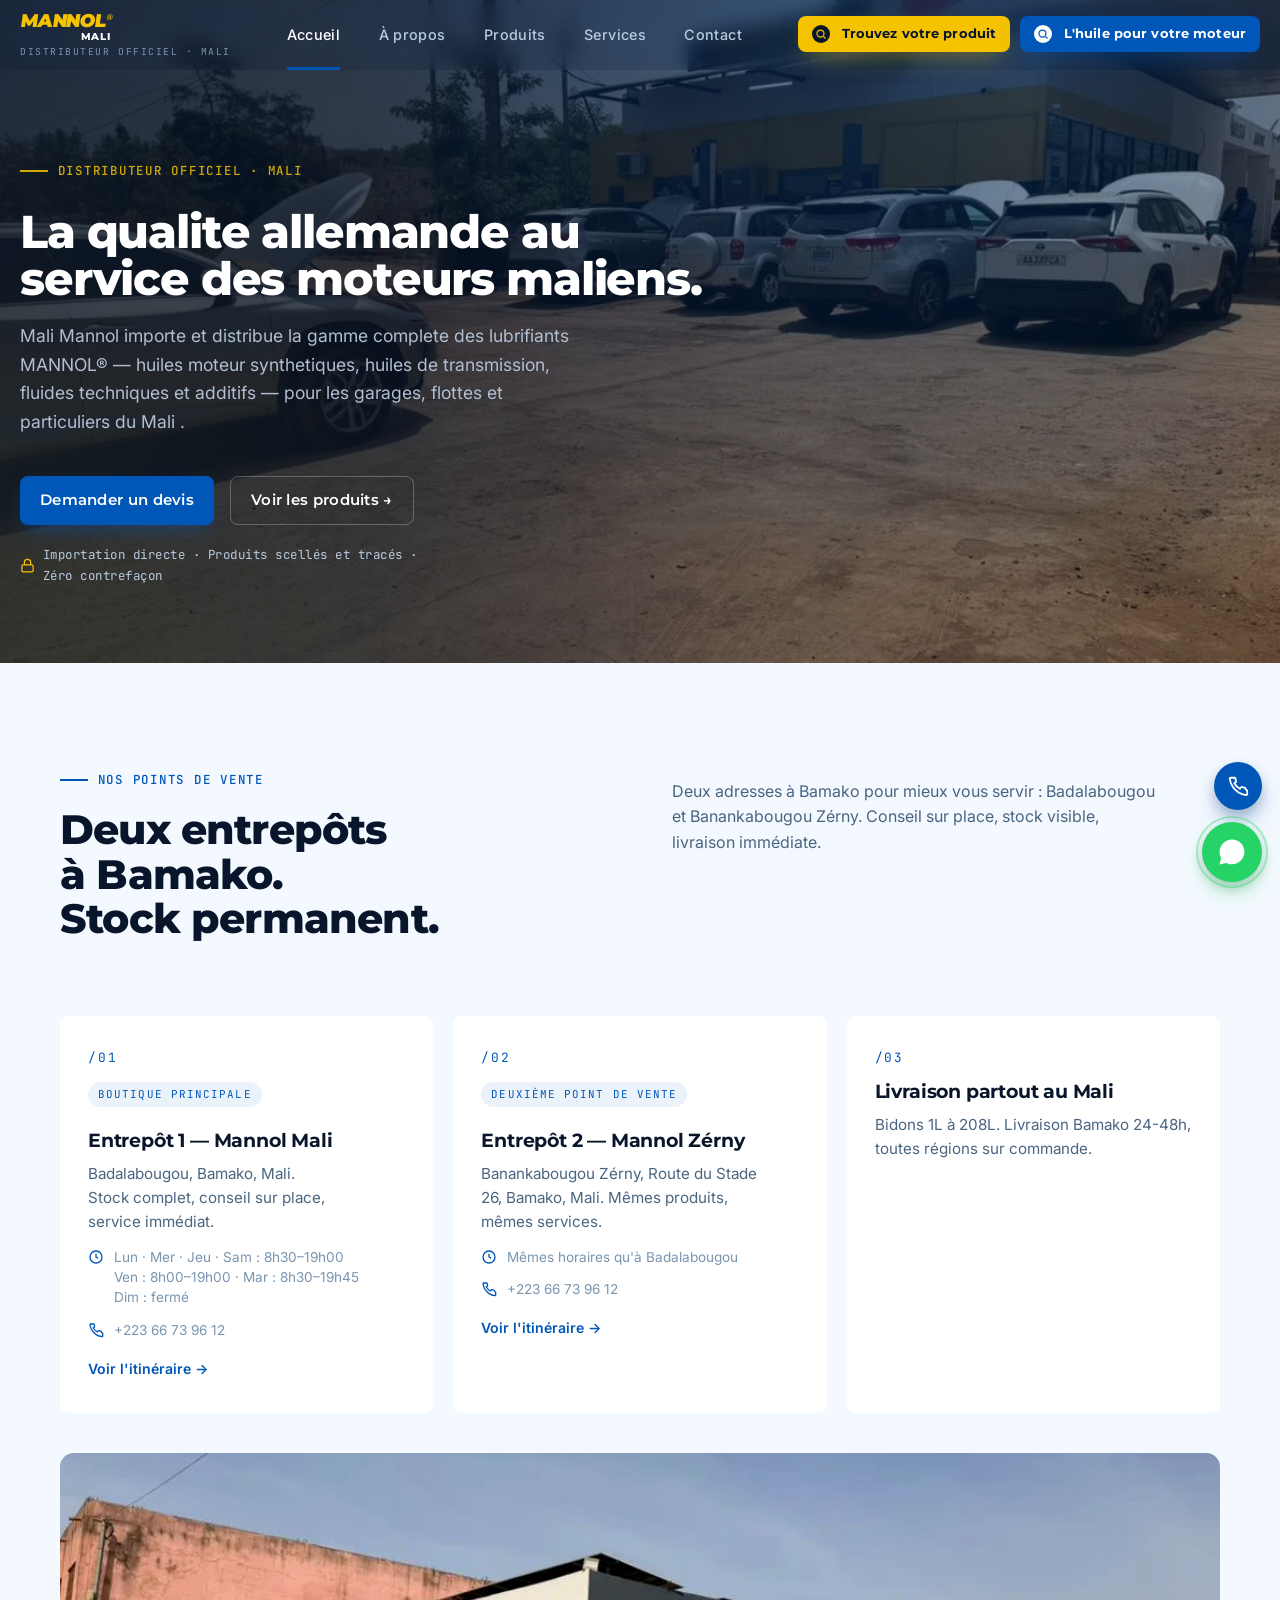
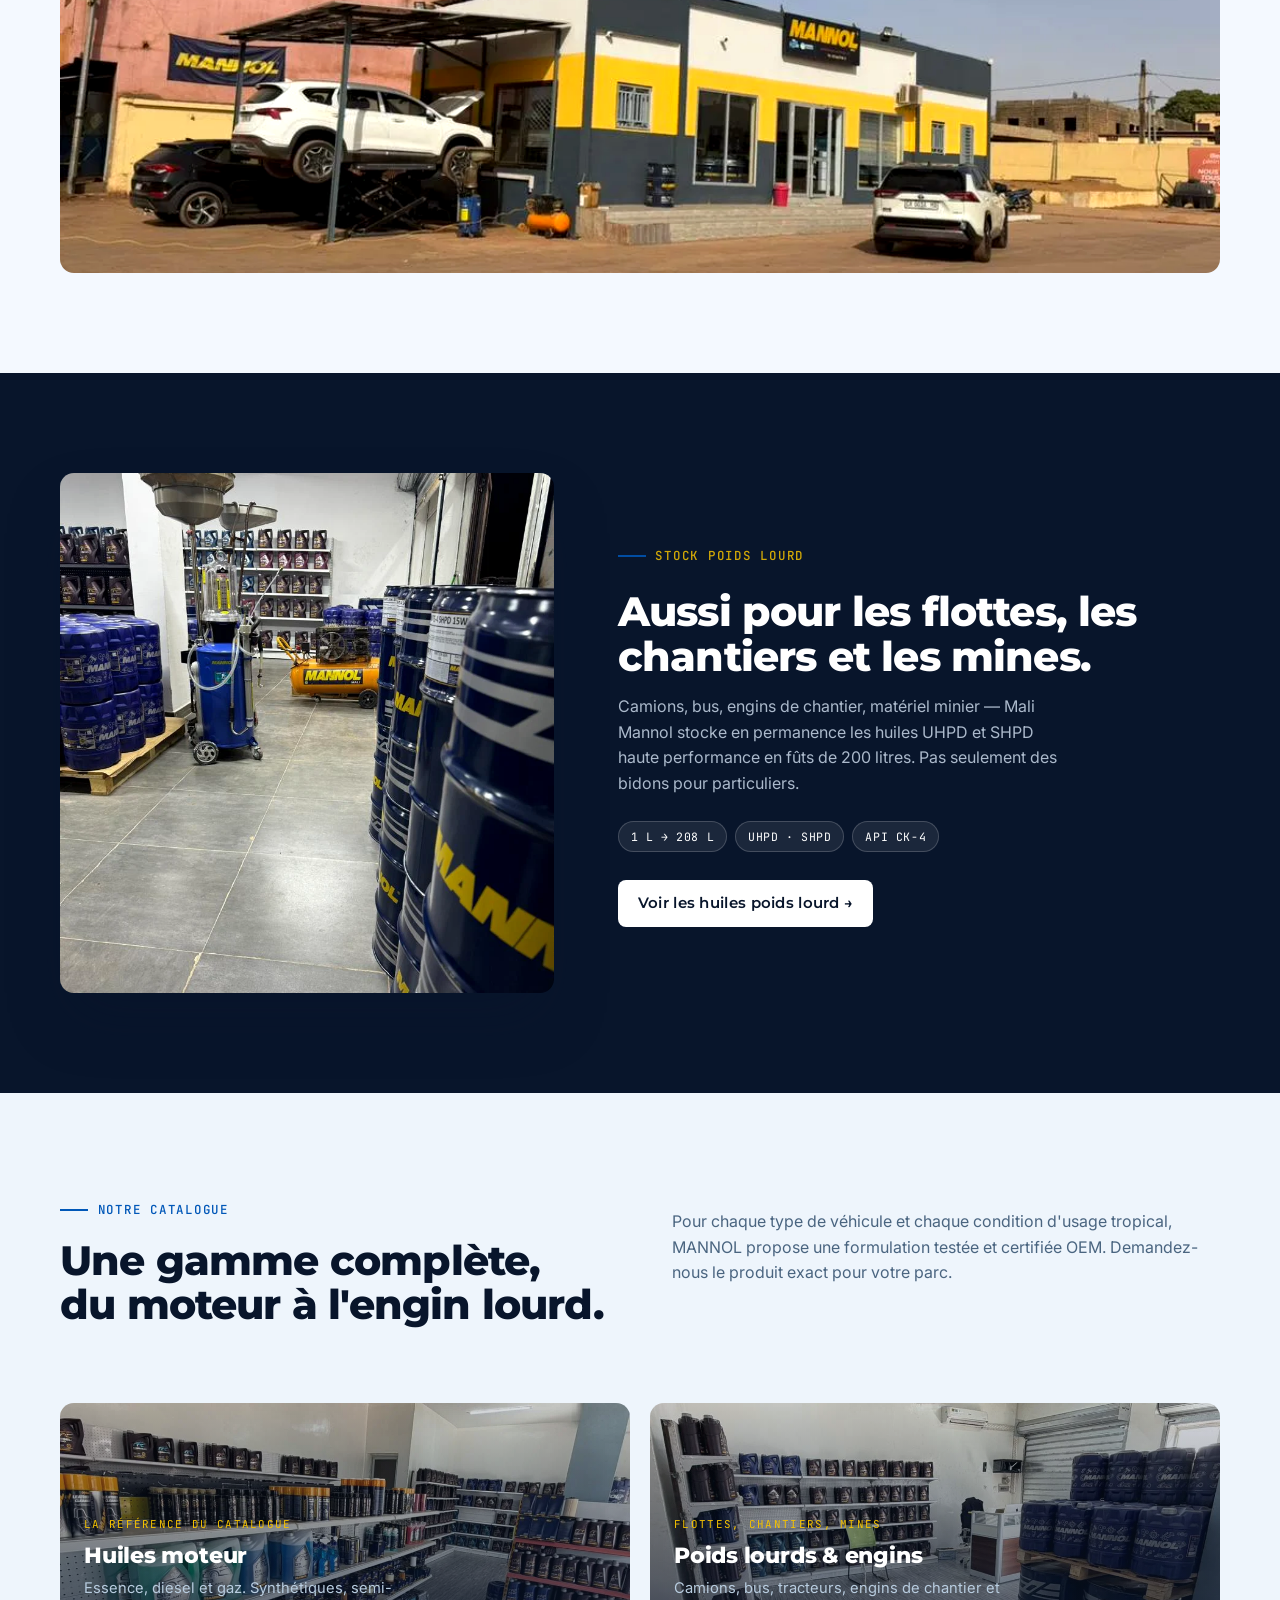
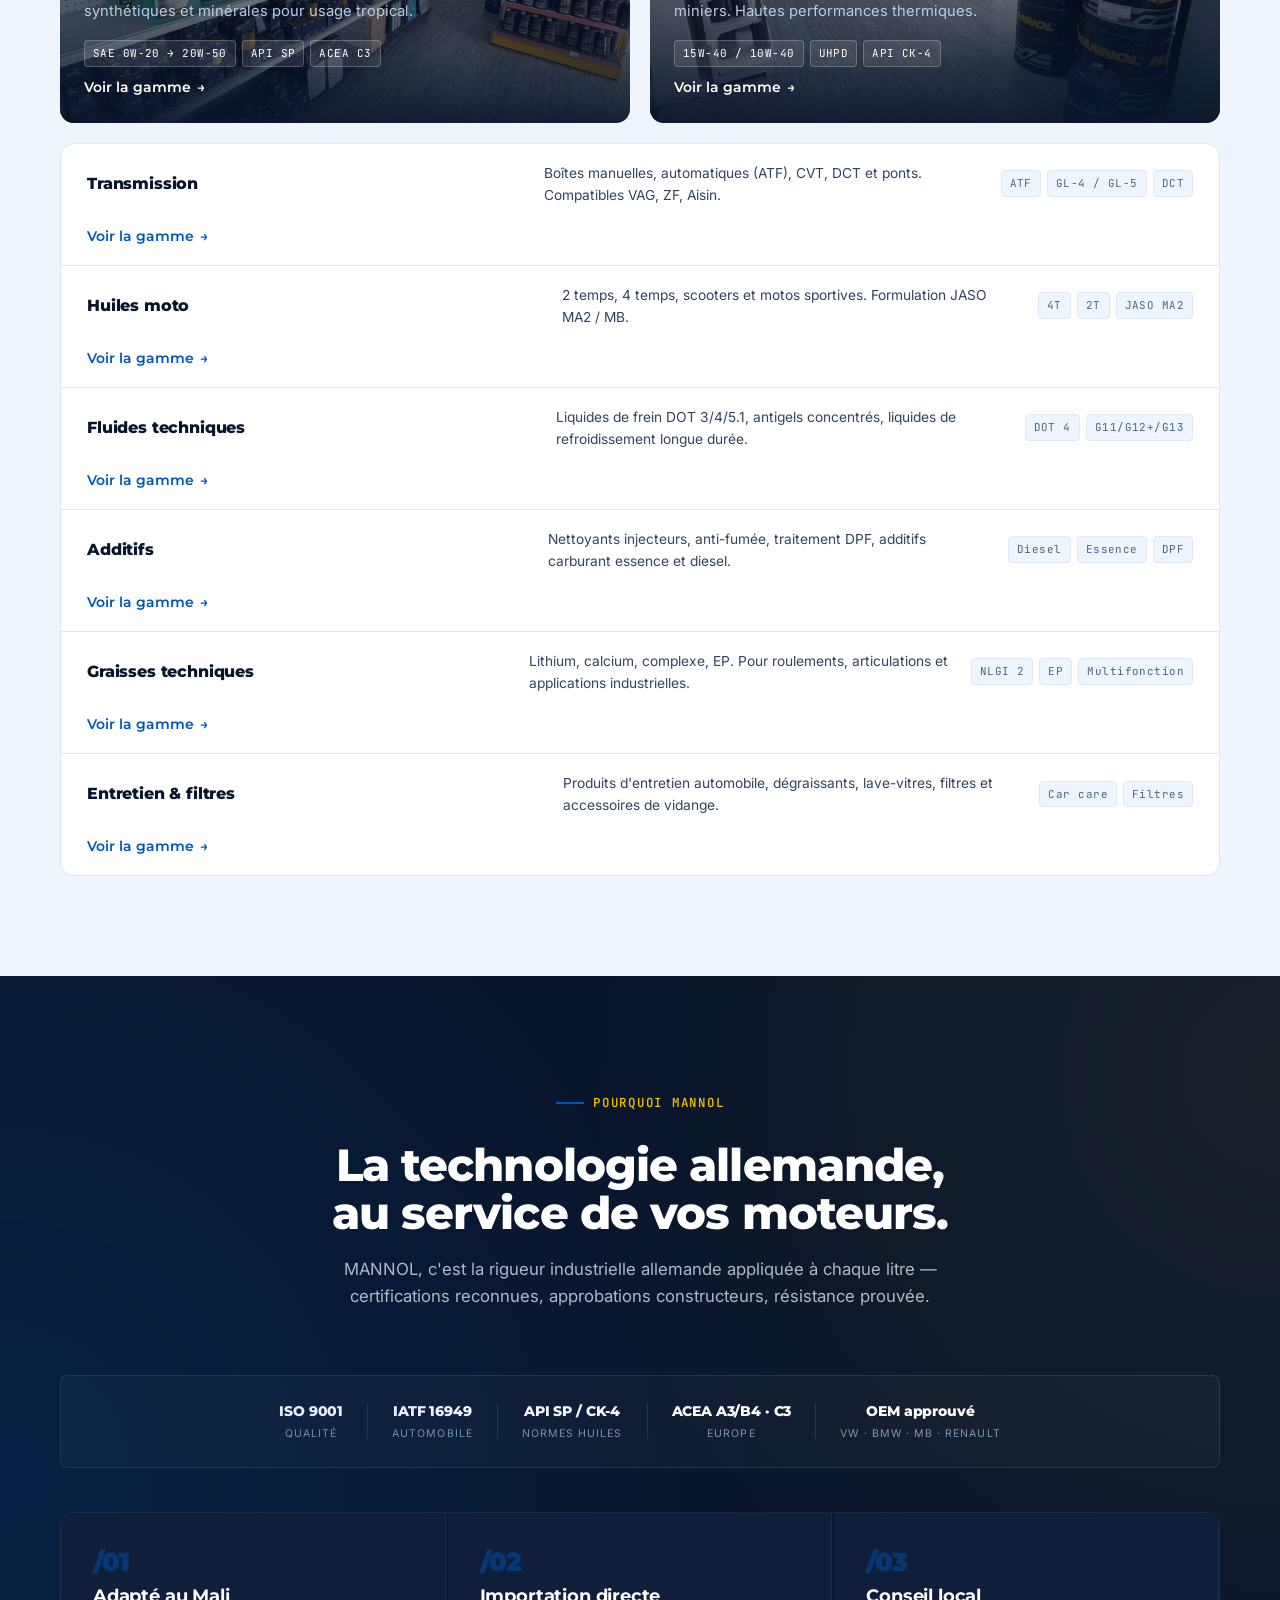
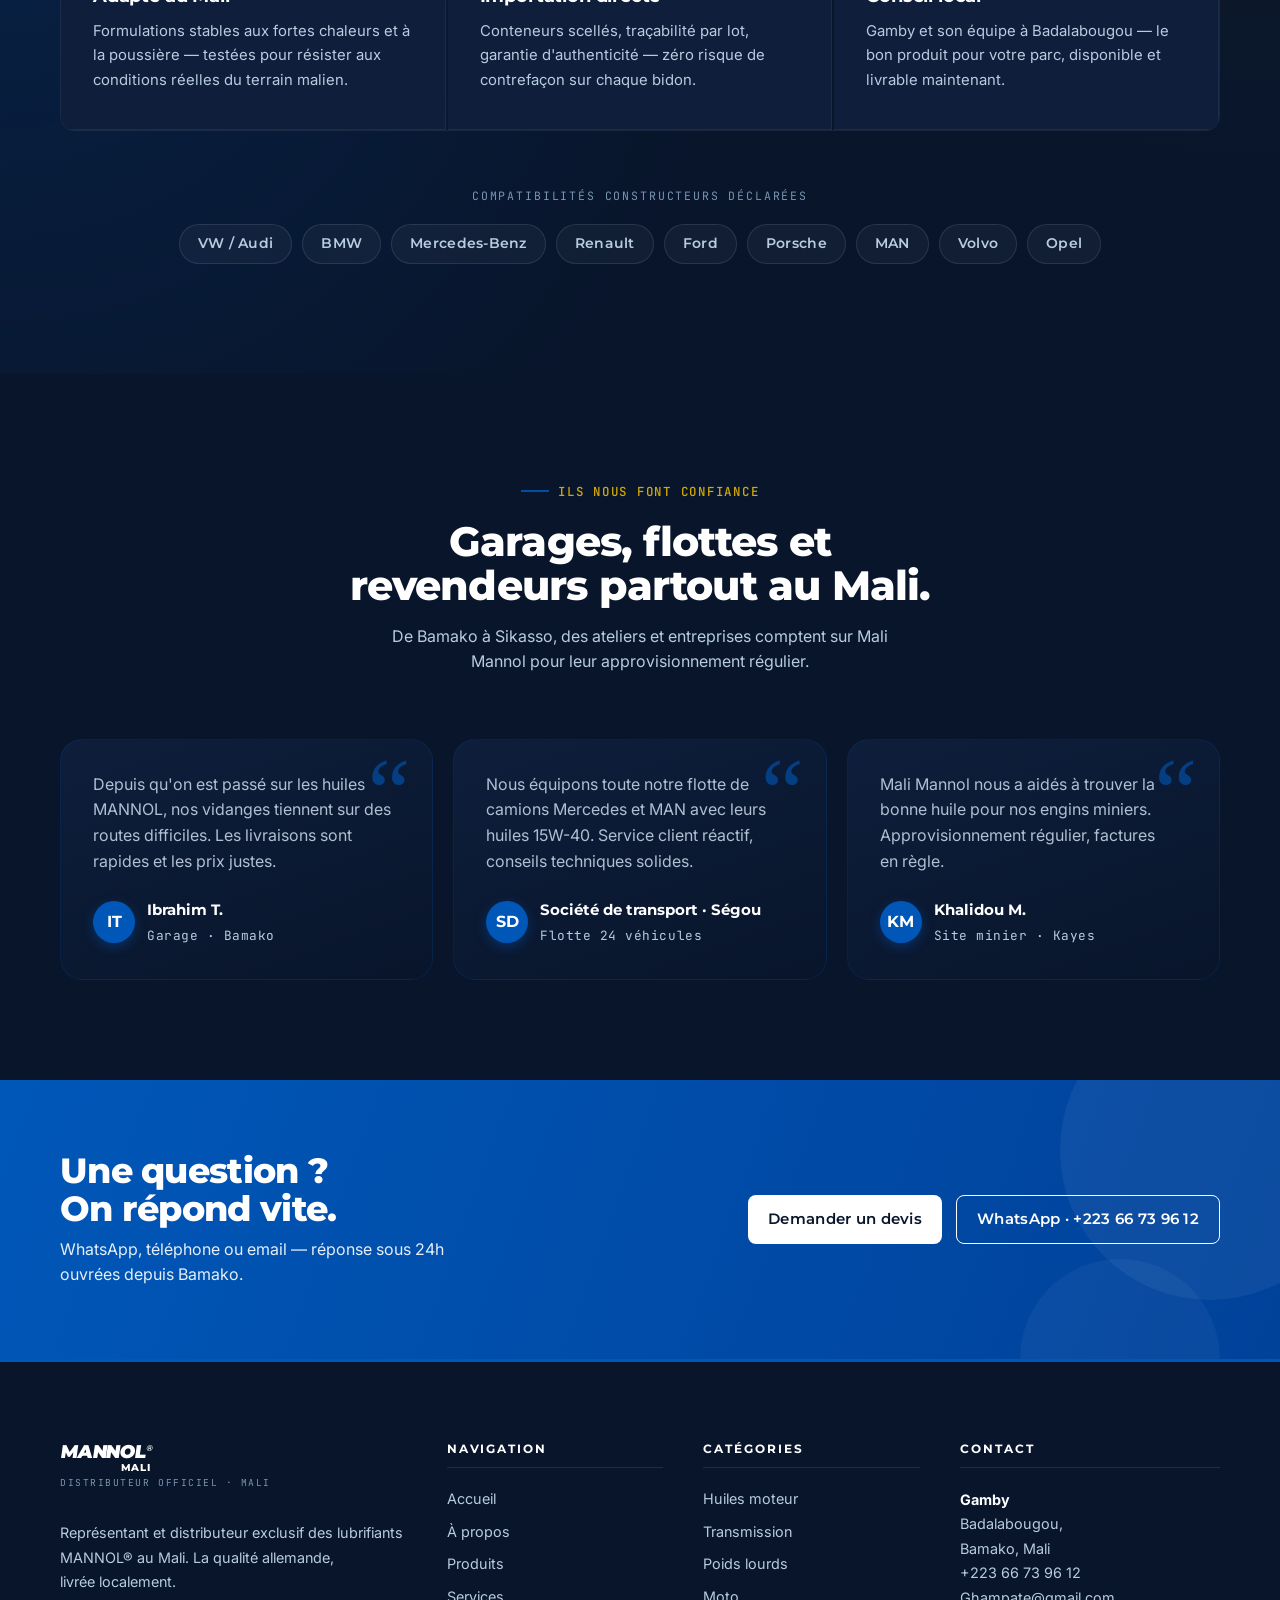
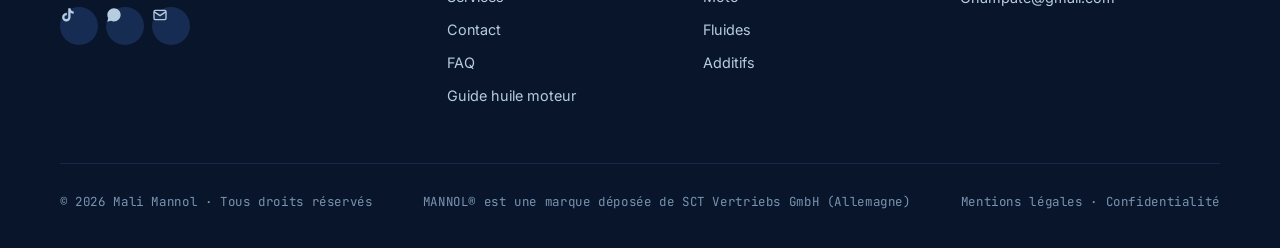
==== index.html @ 42f55208 "feat: echange boutons hero/menu mobile (finder direct dans hero) + logo agrandi Sur mobile/tablette " ====
﻿<!doctype html>
<html lang="fr">
<head>
<meta charset="utf-8" />
<meta name="viewport" content="width=device-width, initial-scale=1" />
<title>Mannol Mali — Distributeur Officiel Lubrifiants MANNOL</title>
<meta name="description" content="Mannol Mali, distributeur officiel MANNOL® au Mali. Huiles moteur, transmission et poids lourds. Livraison Bamako et régions. Devis gratuit : +223 66 73 96 12." />
<meta name="keywords" content="MANNOL Mali, huile moteur Bamako, lubrifiant Mali, huile allemande Mali, vidange Bamako, distributeur MANNOL" />
<meta name="google-site-verification" content="dLcjtd_ZxmTeSxxLT55VLm4oa38gffoxF4bqdBHw6nM" />
<meta name="robots" content="index, follow">
<link rel="canonical" href="https://mali-mannol.vercel.app/">

<!-- Open Graph -->
<meta property="og:type" content="website">
<meta property="og:url" content="https://mali-mannol.vercel.app/">
<meta property="og:title" content="Mannol Mali — Distributeur Officiel Lubrifiants MANNOL au Mali">
<meta property="og:description" content="Mannol Mali, distributeur officiel MANNOL® à Bamako. Huiles moteur synthétiques, transmission, poids lourds, moto. Livraison Bamako et régions. Devis gratuit.">
<meta property="og:image" content="https://mali-mannol.vercel.app/images/boutique-exterieur.jpg">
<meta property="og:image:width" content="1200">
<meta property="og:image:height" content="630">
<meta property="og:locale" content="fr_ML">
<meta property="og:site_name" content="Mannol Mali">

<!-- Twitter Card -->
<meta name="twitter:card" content="summary_large_image">
<meta name="twitter:title" content="Mannol Mali — Distributeur Officiel Lubrifiants MANNOL au Mali">
<meta name="twitter:description" content="Distributeur officiel MANNOL® à Bamako. Huiles moteur, transmission, poids lourds. Livraison partout au Mali.">
<meta name="twitter:image" content="https://mali-mannol.vercel.app/images/boutique-exterieur.jpg">

<link rel="preconnect" href="https://fonts.googleapis.com" />
<link rel="preconnect" href="https://fonts.gstatic.com" crossorigin />
<link href="https://fonts.googleapis.com/css2?family=Montserrat:wght@500;600;700;800;900&family=Inter:wght@400;500;600&family=JetBrains+Mono:wght@400;500&display=swap" rel="stylesheet" />
<link rel="stylesheet" href="styles.css" />
<link rel="icon" href="data:image/svg+xml,%3Csvg xmlns='http://www.w3.org/2000/svg' viewBox='0 0 64 64'%3E%3Crect width='64' height='64' rx='10' fill='%230057B8'/%3E%3Ctext x='50%25' y='54%25' text-anchor='middle' fill='%23FFFFFF' font-family='Helvetica' font-weight='900' font-size='28'%3EM%3C/text%3E%3C/svg%3E" />
</head>
<body>

<!-- ============= HEADER ============= -->
<header class="site-header">
  
  <div class="container nav-wrap">
    <a class="brand" href="index.html" aria-label="Mannol Mali — retour à l'accueil">
      
      <span class="brand-text">
        <span class="lockup"><span class="lockup-main">Mannol</span><span class="lockup-sub">Mali</span></span>
        <span class="sub">Distributeur officiel · Mali</span>
      </span>
    </a>
    <nav class="primary-nav" aria-label="Navigation principale">
      <a href="index.html" class="active">Accueil</a>
      <a href="a-propos.html">À propos</a>
      <a href="produits.html">Produits</a>
      <a href="services.html">Services</a>
      <a href="contact.html">Contact</a>
    </nav>
    <div class="nav-cta">
      <a class="btn-finder btn-sm" href="https://www.mannol.de/fr/produits" target="_blank" rel="noopener" style="padding: 8px 14px; font-size: .8rem;"><span class="finder-icon" style="width:18px;height:18px;"><svg viewBox="0 0 24 24" fill="none" stroke="currentColor" stroke-width="2.5"><circle cx="11" cy="11" r="7"/><path d="M21 21l-4.3-4.3"/></svg></span>Trouvez votre produit</a>
      <a class="btn-finder btn-finder-blue btn-sm" href="https://sct-oilfinder.sct-germany.de/SCTOilfinder/index.php?LE=EN&SPL=Mannol#Menu2" target="_blank" rel="noopener" style="padding: 8px 14px; font-size: .8rem;"><span class="finder-icon" style="width:18px;height:18px;"><svg viewBox="0 0 24 24" fill="none" stroke="currentColor" stroke-width="2.5"><circle cx="11" cy="11" r="7"/><path d="M21 21l-4.3-4.3"/></svg></span>L'huile pour votre moteur</a>
      <button class="nav-toggle" aria-label="Ouvrir le menu" onclick="document.getElementById('mobileMenu').classList.add('open')">
        <svg viewBox="0 0 24 24" fill="none" stroke="currentColor" stroke-width="2"><path d="M3 6h18M3 12h18M3 18h18"/></svg>
      </button>
    </div>
  </div>
</header>

<!-- mobile menu -->
<div class="mobile-menu" id="mobileMenu">
  <div class="top">
    <a class="brand" href="index.html">
      
      <span class="brand-text">
        <span class="lockup"><span class="lockup-main">Mannol</span><span class="lockup-sub">Mali</span></span>
        <span class="sub">Distributeur officiel</span>
      </span>
    </a>
    <button class="nav-toggle" aria-label="Fermer" onclick="document.getElementById('mobileMenu').classList.remove('open')">
      <svg viewBox="0 0 24 24" fill="none" stroke="currentColor" stroke-width="2"><path d="M6 6l12 12M18 6L6 18"/></svg>
    </button>
  </div>
  <div class="links">
    <a href="index.html">Accueil</a>
    <a href="a-propos.html">À propos</a>
    <a href="produits.html">Produits</a>
    <a href="services.html">Services</a>
    <a href="contact.html">Contact</a>
  </div>
  <div class="ctas">
    <a class="btn btn-primary" href="contact.html">Demander un devis</a>
    <a class="btn btn-ghost" href="produits.html">Voir les produits →</a>
  </div>
</div>

<!-- ============= HERO ============= -->
<section class="hero" data-screen-label="Hero" data-cms-bg="hero">
  <div class="hero-bg" aria-hidden="true">
    <img src="/images/boutique-clients.webp" alt="" loading="eager" fetchpriority="high">
  </div>
  <div class="container hero-grid">
    <div class="hero-copy">
      <span class="eyebrow">Distributeur officiel · Mali</span>
      <h1>La qualité <em>allemande</em> au service des moteurs maliens.</h1>
      <p class="lede">
        Mali Mannol importe et distribue la gamme complète des lubrifiants MANNOL® — huiles moteur synthétiques, huiles de transmission, fluides techniques et additifs — pour les garages, flottes et particuliers du Mali.
      </p>
      <div class="hero-actions hero-actions-desktop">
        <a class="btn btn-primary" href="contact.html">Demander un devis</a>
        <a class="btn btn-ghost" href="produits.html">Voir les produits →</a>
      </div>
      <div class="hero-actions hero-actions-finder">
        <a class="btn-finder" href="https://www.mannol.de/fr/produits" target="_blank" rel="noopener"><span class="finder-icon"><svg viewBox="0 0 24 24" fill="none" stroke="currentColor" stroke-width="2.5"><circle cx="11" cy="11" r="7"/><path d="M21 21l-4.3-4.3"/></svg></span>Trouvez votre produit</a>
        <a class="btn-finder btn-finder-blue" href="https://sct-oilfinder.sct-germany.de/SCTOilfinder/index.php?LE=EN&SPL=Mannol#Menu2" target="_blank" rel="noopener"><span class="finder-icon"><svg viewBox="0 0 24 24" fill="none" stroke="currentColor" stroke-width="2.5"><circle cx="11" cy="11" r="7"/><path d="M21 21l-4.3-4.3"/></svg></span>L'huile pour votre moteur</a>
      </div>
      <p class="hero-trust"><svg viewBox="0 0 24 24" fill="none" stroke="currentColor" stroke-width="2"><rect x="3" y="11" width="18" height="11" rx="2" ry="2"/><path d="M7 11V7a5 5 0 0110 0v4"/></svg> Importation directe · Produits scellés et tracés · Zéro contrefaçon</p>
    </div>
  </div>
</section>

<!-- ============= SHOWROOM ============= -->
<section class="block">
  <div class="container">
    <div class="section-head">
      <div>
        <span class="eyebrow">Nos points de vente</span>
        <h2>Deux entrepôts à Bamako. Stock permanent.</h2>
      </div>
      <p class="lead">Deux adresses à Bamako pour mieux vous servir : Badalabougou et Banankabougou Zérny. Conseil sur place, stock visible, livraison immédiate.</p>
    </div>
    <div class="info-grid">
      <div class="info-cell">
        <span class="info-num">/01</span>
        <span class="pdv-tag">Boutique principale</span>
        <h3>Entrepôt 1 — Mannol Mali</h3>
        <p>Badalabougou, Bamako, Mali. Stock complet, conseil sur place, service immédiat.</p>
        <div class="pdv-detail">
          <svg viewBox="0 0 24 24" fill="none" stroke="currentColor" stroke-width="2"><circle cx="12" cy="12" r="9"/><path d="M12 7v5l3 2"/></svg>
          <span>Lun · Mer · Jeu · Sam : 8h30–19h00<br>Ven : 8h00–19h00 · Mar : 8h30–19h45<br>Dim : fermé</span>
        </div>
        <div class="pdv-detail">
          <svg viewBox="0 0 24 24" fill="none" stroke="currentColor" stroke-width="2"><path d="M22 16.92V21a1 1 0 01-1.1 1 19.8 19.8 0 01-8.6-3.1 19.5 19.5 0 01-6-6A19.8 19.8 0 013 4.1 1 1 0 014.1 3h4.1a1 1 0 011 .8 12.7 12.7 0 00.7 2.8 1 1 0 01-.2 1L8 9a16 16 0 006 6l1.4-1.7a1 1 0 011-.2 12.7 12.7 0 002.8.7 1 1 0 01.8 1z"/></svg>
          <span><a href="tel:+22366739612">+223 66 73 96 12</a></span>
        </div>
        <a class="pdv-link" href="https://www.google.com/maps/search/?api=1&query=Badalabougou%2C+Bamako%2C+Mali" target="_blank" rel="noopener">Voir l'itinéraire →</a>
      </div>
      <div class="info-cell">
        <span class="info-num">/02</span>
        <span class="pdv-tag">Deuxième point de vente</span>
        <h3>Entrepôt 2 — Mannol Zérny</h3>
        <p>Banankabougou Zérny, Route du Stade 26, Bamako, Mali. Mêmes produits, mêmes services.</p>
        <div class="pdv-detail">
          <svg viewBox="0 0 24 24" fill="none" stroke="currentColor" stroke-width="2"><circle cx="12" cy="12" r="9"/><path d="M12 7v5l3 2"/></svg>
          <span>Mêmes horaires qu'à Badalabougou</span>
        </div>
        <div class="pdv-detail">
          <svg viewBox="0 0 24 24" fill="none" stroke="currentColor" stroke-width="2"><path d="M22 16.92V21a1 1 0 01-1.1 1 19.8 19.8 0 01-8.6-3.1 19.5 19.5 0 01-6-6A19.8 19.8 0 013 4.1 1 1 0 014.1 3h4.1a1 1 0 011 .8 12.7 12.7 0 00.7 2.8 1 1 0 01-.2 1L8 9a16 16 0 006 6l1.4-1.7a1 1 0 011-.2 12.7 12.7 0 002.8.7 1 1 0 01.8 1z"/></svg>
          <span><a href="tel:+22366739612">+223 66 73 96 12</a></span>
        </div>
        <a class="pdv-link" href="https://www.google.com/maps/search/?api=1&query=Banankabougou+Z%C3%A9rny%2C+Route+du+Stade+26%2C+Bamako%2C+Mali" target="_blank" rel="noopener">Voir l'itinéraire →</a>
      </div>
      <div class="info-cell">
        <span class="info-num">/03</span>
        <h3>Livraison partout au Mali</h3>
        <p>Bidons 1L à 208L. Livraison Bamako 24-48h, toutes régions sur commande.</p>
      </div>
    </div>
    <img src="/images/boutique-exterieur.webp"
         alt="Boutique Mali Mannol — Badalabougou, Bamako"
         loading="lazy"
         style="width:100%;height:420px;object-fit:cover;object-position:center 40%;border-radius:14px;margin-top:40px;filter:brightness(1.04) contrast(1.06) saturate(1.08);">
  </div>
</section>

<!-- ============= CAPACITE POIDS LOURD ============= -->
<section class="block dark hd-section">
  <div class="container hd-grid">
    <div class="hd-visual">
      <img src="/images/entrepot-futs-poids-lourd.webp" alt="Fûts MANNOL de 200 litres empilés dans l'entrepôt de Bamako, avec station de vidange et compresseur" loading="lazy">
    </div>
    <div class="hd-copy">
      <span class="eyebrow" style="color:var(--or);">Stock poids lourd</span>
      <h2>Aussi pour les flottes, les chantiers et les mines.</h2>
      <p class="lead">Camions, bus, engins de chantier, matériel minier — Mali Mannol stocke en permanence les huiles UHPD et SHPD haute performance en fûts de 200 litres. Pas seulement des bidons pour particuliers.</p>
      <div class="hd-chips">
        <span>1 L → 208 L</span>
        <span>UHPD · SHPD</span>
        <span>API CK-4</span>
      </div>
      <a class="btn btn-light" href="produits.html#poids-lourd">Voir les huiles poids lourd →</a>
    </div>
  </div>
</section>

<!-- ============= CATEGORIES ============= -->
<section class="block tinted" id="categories">
  <div class="container">
    <div class="section-head">
      <div>
        <span class="eyebrow">Notre catalogue</span>
        <h2>Une gamme complète, du moteur à l'engin lourd.</h2>
      </div>
      <p class="lead">
        Pour chaque type de véhicule et chaque condition d'usage tropical, MANNOL propose une formulation testée et certifiée OEM. Demandez-nous le produit exact pour votre parc.
      </p>
    </div>
    <div class="cat-featured">
      <a class="cat-feature-card" href="produits.html#huiles-moteur" style="background-image:url('/images/entrepot-interieur.webp');">
        <div class="cfc-scrim"></div>
        <div class="cfc-body">
          <span class="cfc-eyebrow">La référence du catalogue</span>
          <h3>Huiles moteur</h3>
          <p>Essence, diesel et gaz. Synthétiques, semi-synthétiques et minérales pour usage tropical.</p>
          <div class="specs"><span>SAE 0W-20 → 20W-50</span><span>API SP</span><span>ACEA C3</span></div>
          <span class="more">Voir la gamme</span>
        </div>
      </a>
      <a class="cat-feature-card" href="produits.html#poids-lourd" style="background-image:url('/images/entrepot-stock.webp');">
        <div class="cfc-scrim"></div>
        <div class="cfc-body">
          <span class="cfc-eyebrow">Flottes, chantiers, mines</span>
          <h3>Poids lourds & engins</h3>
          <p>Camions, bus, tracteurs, engins de chantier et miniers. Hautes performances thermiques.</p>
          <div class="specs"><span>15W-40 / 10W-40</span><span>UHPD</span><span>API CK-4</span></div>
          <span class="more">Voir la gamme</span>
        </div>
      </a>
    </div>

    <div class="cat-compact-list">
      <a class="cat-row" href="produits.html#transmission">
        <h3>Transmission</h3>
        <p>Boîtes manuelles, automatiques (ATF), CVT, DCT et ponts. Compatibles VAG, ZF, Aisin.</p>
        <div class="specs"><span>ATF</span><span>GL-4 / GL-5</span><span>DCT</span></div>
        <span class="more">Voir la gamme</span>
      </a>
      <a class="cat-row" href="produits.html#moto">
        <h3>Huiles moto</h3>
        <p>2 temps, 4 temps, scooters et motos sportives. Formulation JASO MA2 / MB.</p>
        <div class="specs"><span>4T</span><span>2T</span><span>JASO MA2</span></div>
        <span class="more">Voir la gamme</span>
      </a>
      <a class="cat-row" href="produits.html#fluides">
        <h3>Fluides techniques</h3>
        <p>Liquides de frein DOT 3/4/5.1, antigels concentrés, liquides de refroidissement longue durée.</p>
        <div class="specs"><span>DOT 4</span><span>G11/G12+/G13</span></div>
        <span class="more">Voir la gamme</span>
      </a>
      <a class="cat-row" href="produits.html#additifs">
        <h3>Additifs</h3>
        <p>Nettoyants injecteurs, anti-fumée, traitement DPF, additifs carburant essence et diesel.</p>
        <div class="specs"><span>Diesel</span><span>Essence</span><span>DPF</span></div>
        <span class="more">Voir la gamme</span>
      </a>
      <a class="cat-row" href="produits.html#graisses">
        <h3>Graisses techniques</h3>
        <p>Lithium, calcium, complexe, EP. Pour roulements, articulations et applications industrielles.</p>
        <div class="specs"><span>NLGI 2</span><span>EP</span><span>Multifonction</span></div>
        <span class="more">Voir la gamme</span>
      </a>
      <a class="cat-row" href="produits.html#car-care">
        <h3>Entretien & filtres</h3>
        <p>Produits d'entretien automobile, dégraissants, lave-vitres, filtres et accessoires de vidange.</p>
        <div class="specs"><span>Car care</span><span>Filtres</span></div>
        <span class="more">Voir la gamme</span>
      </a>
    </div>
  </div>
</section>

<!-- ============= POURQUOI MANNOL ============= -->
<section class="why-mannol-section">
  <div class="container">

    <div class="why-mannol-header">
      <span class="eyebrow" style="color:var(--or);">Pourquoi MANNOL</span>
      <h2>La technologie allemande,<br>au service de vos moteurs.</h2>
      <p>MANNOL, c'est la rigueur industrielle allemande appliquée à chaque litre — certifications reconnues, approbations constructeurs, résistance prouvée.</p>
    </div>

    <!-- Certifications : bande de badges -->
    <div class="cert-band" aria-label="Certifications MANNOL">
      <div class="cert-item"><div class="cert-code">ISO 9001</div><div class="cert-desc">Qualité</div></div>
      <div class="cert-sep" aria-hidden="true"></div>
      <div class="cert-item"><div class="cert-code">IATF 16949</div><div class="cert-desc">Automobile</div></div>
      <div class="cert-sep" aria-hidden="true"></div>
      <div class="cert-item"><div class="cert-code">API SP / CK-4</div><div class="cert-desc">Normes huiles</div></div>
      <div class="cert-sep" aria-hidden="true"></div>
      <div class="cert-item"><div class="cert-code">ACEA A3/B4 · C3</div><div class="cert-desc">Europe</div></div>
      <div class="cert-sep" aria-hidden="true"></div>
      <div class="cert-item"><div class="cert-code">OEM approuvé</div><div class="cert-desc">VW · BMW · MB · Renault</div></div>
    </div>

    <!-- Services : 3 colonnes sans icon-box -->
    <div class="why-mannol-grid why-service-grid">
      <div class="why-mannol-card">
        <span class="why-num">/01</span>
        <h3>Adapté au Mali</h3>
        <p>Formulations stables aux fortes chaleurs et à la poussière — testées pour résister aux conditions réelles du terrain malien.</p>
      </div>
      <div class="why-mannol-card">
        <span class="why-num">/02</span>
        <h3>Importation directe</h3>
        <p>Conteneurs scellés, traçabilité par lot, garantie d'authenticité — zéro risque de contrefaçon sur chaque bidon.</p>
      </div>
      <div class="why-mannol-card">
        <span class="why-num">/03</span>
        <h3>Conseil local</h3>
        <p>Gamby et son équipe à Badalabougou — le bon produit pour votre parc, disponible et livrable maintenant.</p>
      </div>
    </div>

    <div class="why-mannol-oem">
      <span class="oem-label">Compatibilités constructeurs déclarées</span>
      <div class="oem-tags">
        <span>VW / Audi</span><span>BMW</span><span>Mercedes-Benz</span>
        <span>Renault</span><span>Ford</span><span>Porsche</span>
        <span>MAN</span><span>Volvo</span><span>Opel</span>
      </div>
    </div>

  </div>
</section>

<!-- ============= TESTIMONIALS ============= -->
<section class="block dark">
  <div class="container">
    <div class="section-head">
      <div>
        <span class="eyebrow" style="color:var(--or);">Ils nous font confiance</span>
        <h2>Garages, flottes et revendeurs partout au Mali.</h2>
      </div>
      <p class="lead">
        De Bamako à Sikasso, des ateliers et entreprises comptent sur Mali Mannol pour leur approvisionnement régulier.
      </p>
    </div>
    <div class="testi-grid">
      <div class="testi">
        <p>Depuis qu'on est passé sur les huiles MANNOL, nos vidanges tiennent sur des routes difficiles. Les livraisons sont rapides et les prix justes.</p>
        <div class="who">
          <div class="av">IT</div>
          <div><strong>Ibrahim T.</strong><span>Garage · Bamako</span></div>
        </div>
      </div>
      <div class="testi">
        <p>Nous équipons toute notre flotte de camions Mercedes et MAN avec leurs huiles 15W-40. Service client réactif, conseils techniques solides.</p>
        <div class="who">
          <div class="av">SD</div>
          <div><strong>Société de transport · Ségou</strong><span>Flotte 24 véhicules</span></div>
        </div>
      </div>
      <div class="testi">
        <p>Mali Mannol nous a aidés à trouver la bonne huile pour nos engins miniers. Approvisionnement régulier, factures en règle.</p>
        <div class="who">
          <div class="av">KM</div>
          <div><strong>Khalidou M.</strong><span>Site minier · Kayes</span></div>
        </div>
      </div>
    </div>
  </div>
</section>

<!-- ============= CTA BAND ============= -->
<section class="cta-band">
  <div class="container row">
    <div><h2>Une question ? On répond vite.</h2><p style="margin: 8px 0 0; opacity: .9;">WhatsApp, téléphone ou email — réponse sous 24h ouvrées depuis Bamako.</p></div>
    <div class="actions">
      <a class="btn btn-light" href="contact.html">Demander un devis</a>
      <a class="btn btn-ghost" href="https://wa.me/22366739612" target="_blank" rel="noopener" style="border-color: white;">WhatsApp · +223 66 73 96 12</a>
    </div>
  </div>
</section>

<!-- ============= FOOTER ============= -->
<footer class="site-footer">
  <div class="container">
    <div class="footer-grid">
      <div>
        <a class="brand" href="index.html">
          
          <span class="brand-text">
            <span class="lockup"><span class="lockup-main">Mannol</span><span class="lockup-sub">Mali</span></span>
            <span class="sub">Distributeur officiel · Mali</span>
          </span>
        </a>
        <p style="margin-top:18px;">Représentant et distributeur exclusif des lubrifiants MANNOL® au Mali. La qualité allemande, livrée localement.</p>
        <div class="social" aria-label="Réseaux sociaux">
          <a href="https://www.tiktok.com/@gambymannol" target="_blank" rel="noopener" aria-label="TikTok"><svg viewBox="0 0 24 24" fill="currentColor"><path d="M19.59 6.69a4.83 4.83 0 01-3.77-4.25V2h-3.45v13.67a2.89 2.89 0 01-2.88 2.5 2.89 2.89 0 01-2.89-2.89 2.89 2.89 0 012.89-2.89c.28 0 .54.04.79.1V9.01a6.27 6.27 0 00-.79-.05 6.34 6.34 0 00-6.34 6.34 6.34 6.34 0 006.34 6.34 6.34 6.34 0 006.33-6.34V8.67a8.18 8.18 0 004.78 1.52V6.74a4.85 4.85 0 01-1.01-.05z"/></svg></a>
          <a href="https://wa.me/22366739612" aria-label="WhatsApp"><svg viewBox="0 0 24 24" fill="currentColor"><path d="M17.5 14.4c-.3-.2-1.7-.8-2-.9-.3-.1-.5-.2-.7.2-.2.3-.7.9-.9 1.1-.2.2-.3.2-.6.1-.3-.2-1.2-.5-2.4-1.5-.9-.8-1.5-1.8-1.6-2.1-.2-.3 0-.5.1-.6l.5-.5c.1-.2.2-.3.3-.5 0-.2 0-.4 0-.5-.1-.2-.7-1.6-.9-2.2-.2-.6-.5-.5-.7-.5h-.6c-.2 0-.5.1-.8.4-.3.3-1 1-1 2.5s1 2.9 1.2 3.1c.2.2 2.1 3.2 5 4.5 2.9 1.3 2.9.9 3.4.8.5-.1 1.7-.7 1.9-1.3.2-.7.2-1.2.2-1.3-.1-.1-.2-.2-.5-.3zM12 2C6.5 2 2 6.5 2 12c0 1.8.5 3.5 1.3 4.9L2 22l5.3-1.3c1.4.7 3 1.1 4.7 1.1 5.5 0 10-4.5 10-10S17.5 2 12 2z"/></svg></a>
          <a href="mailto:Ghampate@gmail.com" aria-label="Email"><svg viewBox="0 0 24 24" fill="none" stroke="currentColor" stroke-width="2"><rect x="3" y="5" width="18" height="14" rx="2"/><path d="M3 7l9 6 9-6"/></svg></a>
        </div>
      </div>
      <div>
        <h4>Navigation</h4>
        <ul>
          <li><a href="index.html">Accueil</a></li>
          <li><a href="a-propos.html">À propos</a></li>
          <li><a href="produits.html">Produits</a></li>
          <li><a href="services.html">Services</a></li>
          <li><a href="contact.html">Contact</a></li>
          <li><a href="faq.html">FAQ</a></li>
          <li><a href="guide-huile-moteur.html">Guide huile moteur</a></li>
        </ul>
      </div>
      <div>
        <h4>Catégories</h4>
        <ul>
          <li><a href="produits.html#huiles-moteur">Huiles moteur</a></li>
          <li><a href="produits.html#transmission">Transmission</a></li>
          <li><a href="produits.html#poids-lourd">Poids lourds</a></li>
          <li><a href="produits.html#moto">Moto</a></li>
          <li><a href="produits.html#fluides">Fluides</a></li>
          <li><a href="produits.html#additifs">Additifs</a></li>
        </ul>
      </div>
      <div>
        <h4>Contact</h4>
        <p style="line-height:1.7;">
          <strong style="color:white;">Gamby</strong><br/>
          Badalabougou,<br/> Bamako, Mali<br/>
          <a href="tel:+22366739612">+223 66 73 96 12</a><br/>
          <a href="mailto:Ghampate@gmail.com">Ghampate@gmail.com</a>
        </p>
      </div>
    </div>
    <div class="footer-bottom">
      <span>© 2026 Mali Mannol · Tous droits réservés</span>
      <span>MANNOL® est une marque déposée de SCT Vertriebs GmbH (Allemagne)</span>
      <span><a href="#">Mentions légales</a> · <a href="#">Confidentialité</a></span>
    </div>
  </div>
</footer>

<!-- ============= WHATSAPP FAB ============= -->
<a class="fab-tel" href="tel:+22366739612" aria-label="Appeler Mannol Mali"><svg viewBox="0 0 24 24" fill="none" stroke="currentColor" stroke-width="2"><path d="M22 16.92V21a1 1 0 01-1.1 1 19.8 19.8 0 01-8.6-3.1 19.5 19.5 0 01-6-6A19.8 19.8 0 013 4.1 1 1 0 014.1 3h4.1a1 1 0 011 .8 12.7 12.7 0 00.7 2.8 1 1 0 01-.2 1L8 9a16 16 0 006 6l1.4-1.7a1 1 0 011-.2 12.7 12.7 0 002.8.7 1 1 0 01.8 1z"/></svg></a>
<a class="fab-wa" href="https://wa.me/22366739612?text=Bonjour%20Mali%20Mannol%2C%20je%20souhaite%20un%20devis." target="_blank" rel="noopener" aria-label="WhatsApp Mali Mannol">
  <svg viewBox="0 0 24 24" fill="currentColor"><path d="M17.5 14.4c-.3-.2-1.7-.8-2-.9-.3-.1-.5-.2-.7.2-.2.3-.7.9-.9 1.1-.2.2-.3.2-.6.1-.3-.2-1.2-.5-2.4-1.5-.9-.8-1.5-1.8-1.6-2.1-.2-.3 0-.5.1-.6l.5-.5c.1-.2.2-.3.3-.5 0-.2 0-.4 0-.5-.1-.2-.7-1.6-.9-2.2-.2-.6-.5-.5-.7-.5h-.6c-.2 0-.5.1-.8.4-.3.3-1 1-1 2.5s1 2.9 1.2 3.1c.2.2 2.1 3.2 5 4.5 2.9 1.3 2.9.9 3.4.8.5-.1 1.7-.7 1.9-1.3.2-.7.2-1.2.2-1.3-.1-.1-.2-.2-.5-.3zM12 2C6.5 2 2 6.5 2 12c0 1.8.5 3.5 1.3 4.9L2 22l5.3-1.3c1.4.7 3 1.1 4.7 1.1 5.5 0 10-4.5 10-10S17.5 2 12 2z"/></svg>
</a>

<script src="/js/cms-inject.js" defer></script>
<script src="/js/header-scroll.js" defer></script>
<script src="/js/hero-parallax.js" defer></script>

<script type="application/ld+json">
{
  "@context": "https://schema.org",
  "@graph": [
    {
      "@type": "Organization",
      "@id": "https://mali-mannol.vercel.app/#organization",
      "name": "Mannol Mali",
      "alternateName": ["Mali Mannol", "MANNOL Mali"],
      "url": "https://mali-mannol.vercel.app/",
      "logo": "https://mali-mannol.vercel.app/images/boutique-exterieur.jpg",
      "description": "Distributeur officiel des lubrifiants MANNOL® au Mali. Huiles moteur, transmission, poids lourds, moto et additifs pour garages, flottes et revendeurs.",
      "telephone": "+22366739612",
      "email": "Ghampate@gmail.com",
      "address": {
        "@type": "PostalAddress",
        "streetAddress": "Badalabougou",
        "addressLocality": "Bamako",
        "addressCountry": "ML"
      },
      "sameAs": ["https://www.tiktok.com/@gambymannol"]
    },
    {
      "@type": "LocalBusiness",
      "@id": "https://mali-mannol.vercel.app/#localbusiness",
      "name": "Mannol Mali",
      "image": "https://mali-mannol.vercel.app/images/boutique-exterieur.jpg",
      "priceRange": "$$",
      "telephone": "+22366739612",
      "email": "Ghampate@gmail.com",
      "address": {
        "@type": "PostalAddress",
        "streetAddress": "Badalabougou",
        "addressLocality": "Bamako",
        "addressCountry": "ML"
      },
      "openingHoursSpecification": [
        {
          "@type": "OpeningHoursSpecification",
          "dayOfWeek": ["Monday","Wednesday","Thursday","Saturday"],
          "opens": "08:30",
          "closes": "19:00"
        },
        {
          "@type": "OpeningHoursSpecification",
          "dayOfWeek": "Tuesday",
          "opens": "08:30",
          "closes": "19:45"
        },
        {
          "@type": "OpeningHoursSpecification",
          "dayOfWeek": "Friday",
          "opens": "08:00",
          "closes": "19:00"
        }
      ],
      "url": "https://mali-mannol.vercel.app/"
    },
    {
      "@type": "WebSite",
      "@id": "https://mali-mannol.vercel.app/#website",
      "url": "https://mali-mannol.vercel.app/",
      "name": "Mannol Mali",
      "inLanguage": "fr",
      "publisher": {"@id": "https://mali-mannol.vercel.app/#organization"}
    }
  ]
}
</script>
</body>
</html>
---- styles.css ----
﻿/* ===========================================================
   MALI MANNOL — Design system
   Industriel premium, technique, accessible.
   =========================================================== */

:root {
  /* Palette MANNOL Allemagne — bleu corporate + jaune + blanc */
  --bleu: #0057B8;           /* bleu MANNOL principal */
  --bleu-fonce: #00429A;
  --bleu-clair: #1A6FD4;
  --noir: #08152B;           /* bleu-nuit profond, élégant */
  --noir-2: #0E1E3B;
  --noir-3: #172C52;
  --gris-900: #243B5E;
  --gris-700: #4A6580;
  --gris-500: #7A95B0;
  --gris-300: #B8CCDF;
  --gris-150: #DDEAF5;
  --gris-50: #EEF5FC;        /* fond bleu-blanc aéré */
  --blanc: #FFFFFF;
  --creme: #F4F9FF;          /* fond légèrement bleuté, signature */
  --or: #F5C200;             /* jaune MANNOL — accent fort et précis */
  --or-fonce: #C49A00;
  --rouge: #C0392B;           /* accent panier / erreurs — deja utilise en dur pour les etats d'erreur formulaire */

  --r-sm: 4px;
  --r-md: 8px;
  --r-lg: 14px;
  --r-xl: 22px;

  --sh-1: 0 1px 3px rgba(0,87,184,.08), 0 1px 2px rgba(0,0,0,.04);
  --sh-2: 0 8px 28px rgba(0,87,184,.13), 0 2px 8px rgba(0,0,0,.06);
  --sh-3: 0 30px 60px -10px rgba(8,21,43,.45);
  --sh-blue: 0 12px 36px rgba(0,87,184,.22);

  --maxw: 1240px;

  --ff-display: "Montserrat", "Helvetica Neue", Helvetica, Arial, sans-serif;
  --ff-text: "Inter", "Helvetica Neue", Helvetica, Arial, sans-serif;
  --ff-mono: "JetBrains Mono", ui-monospace, "SF Mono", Menlo, monospace;
}

* { box-sizing: border-box; }
html { scroll-behavior: smooth; -webkit-text-size-adjust: 100%; }
body {
  margin: 0;
  font-family: var(--ff-text);
  font-size: 16px;
  line-height: 1.55;
  color: var(--noir);
  background: var(--creme);
  text-rendering: optimizeLegibility;
  -webkit-font-smoothing: antialiased;
}
img { max-width: 100%; display: block; }
a { color: inherit; text-decoration: none; touch-action: manipulation; }
button { font: inherit; cursor: pointer; border: 0; background: none; color: inherit; touch-action: manipulation; }
input, textarea, select { font: inherit; color: inherit; }

h1, h2, h3, h4 {
  font-family: var(--ff-display);
  font-weight: 800;
  letter-spacing: -0.01em;
  line-height: 1.08;
  margin: 0 0 .4em;
  text-wrap: balance;
}
h1 { font-size: clamp(2.4rem, 5.6vw, 4.4rem); letter-spacing: -0.025em; }
h2 { font-size: clamp(1.8rem, 3.2vw, 2.6rem); letter-spacing: -0.02em; }
h3 { font-size: clamp(1.2rem, 1.6vw, 1.4rem); }
p { text-wrap: pretty; }

.eyebrow {
  font-family: var(--ff-mono);
  font-size: .78rem;
  font-weight: 500;
  letter-spacing: .14em;
  text-transform: uppercase;
  color: var(--bleu);
  display: inline-flex;
  align-items: center;
  gap: .55rem;
}
.eyebrow::before {
  content: "";
  width: 28px;
  height: 2px;
  background: var(--bleu);
}

/* Eyebrow sur fond sombre — plus lisible */
.dark .eyebrow,
.hero .eyebrow,
.cta-band .eyebrow,
.gamby-card .eyebrow {
  color: var(--or);
  opacity: 0.85;
}
/* Eyebrow sur fond clair — bleu standard */
.block .eyebrow,
.block.tinted .eyebrow {
  color: var(--bleu);
}

.container {
  width: 100%;
  max-width: var(--maxw);
  margin-inline: auto;
  padding-inline: clamp(20px, 4vw, 40px);
}

/* ============================ HEADER ============================ */
.site-header {
  position: sticky;
  top: 0;
  z-index: 50;
  background: rgba(8,21,43,.14);
  color: var(--blanc);
  border-bottom: 1px solid transparent;
  backdrop-filter: blur(10px) saturate(1.1);
  -webkit-backdrop-filter: blur(10px) saturate(1.1);
  transition: background .35s ease, border-color .35s ease, backdrop-filter .35s ease;
}
.site-header.is-scrolled {
  background: rgba(8,21,43,.92);
  border-bottom-color: #112244;
  backdrop-filter: blur(10px);
  -webkit-backdrop-filter: blur(10px);
}
.site-header .topbar {
  background: #040D1C;
  font-size: .78rem;
  color: var(--gris-300);
}
.topbar-inner {
  display: flex;
  justify-content: space-between;
  align-items: center;
  gap: 1rem;
  padding: 8px 0;
  flex-wrap: wrap;
}
.topbar-inner a { color: var(--gris-300); }
.topbar-inner a:hover { color: var(--blanc); }
.topbar-inner .links { display: flex; gap: 1.2rem; flex-wrap: wrap; }
.topbar-inner .links span { color: var(--gris-500); }

.nav-wrap {
  display: flex;
  align-items: center;
  justify-content: space-between;
  gap: 2rem;
  padding: 18px 0;
}
.brand {
  display: flex;
  align-items: center;
  gap: 12px;
  flex-shrink: 0;
}
.brand-mark {
  width: 44px;
  height: 44px;
  display: grid;
  place-items: center;
  background: var(--bleu);
  color: var(--blanc);
  font-family: var(--ff-display);
  font-weight: 900;
  font-size: 1.2rem;
  letter-spacing: -.02em;
  border-radius: 6px;
  position: relative;
  overflow: hidden;
}
.brand-mark::after {
  content: "";
  position: absolute;
  inset: 0;
  background: linear-gradient(135deg, transparent 55%, rgba(255,255,255,.18) 56%, rgba(255,255,255,.18) 60%, transparent 61%);
}
.brand-text {
  display: flex;
  flex-direction: column;
  line-height: 1;
}
.brand-text .lockup {
  display: flex;
  flex-direction: column;
  align-self: flex-start;
  width: fit-content;
  font-family: var(--ff-display);
}
.brand-text .lockup-main {
  font-weight: 900;
  font-size: 1.15rem;
  letter-spacing: -.02em;
  text-transform: uppercase;
  color: var(--or);
  transform: skewX(-8deg);
  transform-origin: left bottom;
  width: fit-content;
}
.brand-text .lockup-main::after {
  content: "®";
  font-style: normal;
  font-weight: 600;
  font-size: .45em;
  vertical-align: super;
  margin-left: 1px;
  letter-spacing: 0;
}
.brand-text .lockup-sub {
  align-self: flex-end;
  margin-top: 2px;
  font-weight: 800;
  font-size: .6rem;
  letter-spacing: .08em;
  text-transform: uppercase;
  color: var(--blanc);
}
.brand-text .sub {
  margin-top: 4px;
  font-family: var(--ff-mono);
  font-size: .62rem;
  color: var(--gris-500);
  letter-spacing: .12em;
  text-transform: uppercase;
}

.primary-nav {
  display: flex;
  gap: 2rem;
  align-items: center;
}
.primary-nav a {
  font-size: .92rem;
  font-weight: 500;
  color: var(--gris-300);
  position: relative;
  padding: 6px 0;
  transition: color .15s;
}
.primary-nav a:hover { color: var(--blanc); }
.primary-nav a.active { color: var(--blanc); }
.primary-nav a.active::after {
  content: "";
  position: absolute;
  bottom: -22px;
  left: 0;
  right: 0;
  height: 2px;
  background: var(--bleu);
}

.nav-cta { display: flex; gap: .6rem; align-items: center; }

.btn {
  display: inline-flex;
  align-items: center;
  gap: .55rem;
  padding: 12px 20px;
  font-family: var(--ff-display);
  font-weight: 600;
  font-size: .92rem;
  letter-spacing: .01em;
  border-radius: var(--r-md);
  transition: transform .15s, background .15s, color .15s, box-shadow .15s;
  white-space: nowrap;
}
.btn:hover { transform: translateY(-1px); }
.btn-primary {
  background: var(--bleu);
  color: var(--blanc);
  box-shadow: 0 10px 26px -8px rgba(0,87,184,.55);
}
.btn-primary:hover { background: var(--bleu-fonce); }
.btn-light {
  background: var(--blanc);
  color: var(--noir);
}
.btn-light:hover { background: var(--gris-150); }
.btn-ghost {
  background: transparent;
  color: var(--blanc);
  border: 1px solid rgba(255,255,255,.25);
}
.btn-ghost:hover { background: rgba(255,255,255,.08); border-color: rgba(255,255,255,.5); }
.btn-ghost:focus-visible {
  outline: 2px solid rgba(255,255,255,0.8);
  outline-offset: 3px;
}
.btn-outline {
  background: transparent;
  color: var(--noir);
  border: 1.5px solid var(--noir);
}
.btn-outline:hover { background: var(--noir); color: var(--blanc); }
.btn-whatsapp {
  background: #25D366;
  color: white;
}
.btn-whatsapp:hover { background: #1eb158; }
.btn-sm { padding: 8px 14px; font-size: .82rem; }

.nav-toggle {
  display: none;
  width: 44px; height: 44px;
  border-radius: 6px;
  background: transparent;
  color: var(--blanc);
  border: 1px solid rgba(255,255,255,.18);
  align-items: center;
  justify-content: center;
}
.nav-toggle svg { width: 22px; height: 22px; }

/* ============================ FINDER CTA (Trouvez votre produit) ============================ */
.btn-finder {
  display: inline-flex;
  align-items: center;
  gap: 12px;
  padding: 14px 22px;
  background: var(--or);
  color: var(--noir);
  font-family: var(--ff-display);
  font-weight: 700;
  font-size: .92rem;
  letter-spacing: .01em;
  border-radius: var(--r-md);
  box-shadow: 0 10px 26px -10px rgba(245,194,0,.6);
  transition: transform .15s, background .15s, box-shadow .15s;
  position: relative;
}
.btn-finder:hover { background: var(--or-fonce); color: var(--blanc); transform: translateY(-1px); }
.btn-finder .finder-icon {
  width: 22px; height: 22px;
  display: grid;
  place-items: center;
  background: var(--noir);
  color: var(--or);
  border-radius: 50%;
  flex-shrink: 0;
}
.btn-finder .finder-icon svg { width: 12px; height: 12px; }
.btn-finder:hover .finder-icon { background: var(--blanc); color: var(--or-fonce); }

.btn-finder-blue { background: var(--bleu); color: var(--blanc); box-shadow: 0 10px 26px -10px rgba(0,87,184,.55); }
.btn-finder-blue:hover { background: var(--bleu-fonce); color: var(--blanc); }
.btn-finder-blue .finder-icon { background: var(--blanc); color: var(--bleu); }
.btn-finder-blue:hover .finder-icon { background: var(--blanc); color: var(--bleu-fonce); }

/* Finder banner — bold strip block */
.finder-banner {
  position: relative;
  background: var(--noir);
  color: var(--blanc);
  border-radius: var(--r-lg);
  padding: 38px 44px;
  margin: 28px 0;
  overflow: hidden;
  display: grid;
  grid-template-columns: auto 1fr auto;
  gap: 28px;
  align-items: center;
  isolation: isolate;
}
.finder-banner::before {
  content: "";
  position: absolute;
  inset: 0;
  background:
    radial-gradient(circle at 100% 0%, rgba(0,87,184,.35), transparent 55%),
    radial-gradient(circle at 0% 100%, rgba(245,194,0,.12), transparent 45%);
  z-index: -1;
}
.finder-banner::after {
  content: "";
  position: absolute;
  right: -40px; top: -40px;
  width: 220px; height: 220px;
  border: 1px solid rgba(255,255,255,.06);
  border-radius: 50%;
  z-index: -1;
}
.finder-banner .fb-mark {
  width: 72px; height: 72px;
  display: grid;
  place-items: center;
  background: var(--bleu);
  border-radius: 12px;
  position: relative;
}
.finder-banner .fb-mark svg { width: 36px; height: 36px; color: var(--blanc); }
.finder-banner .fb-mark::after {
  content: "";
  position: absolute;
  inset: -6px;
  border: 1px dashed rgba(0,87,184,.5);
  border-radius: 16px;
}
.finder-banner h3 {
  font-family: var(--ff-display);
  font-weight: 800;
  font-size: clamp(1.3rem, 2.4vw, 1.8rem);
  letter-spacing: -.015em;
  margin: 0 0 6px;
  color: var(--blanc);
}
.finder-banner p {
  margin: 0;
  color: var(--gris-300);
  font-size: .95rem;
  line-height: 1.5;
}
.finder-banner .fb-eyebrow {
  font-family: var(--ff-mono);
  font-size: .68rem;
  letter-spacing: .18em;
  text-transform: uppercase;
  color: var(--or);
  display: block;
  margin-bottom: 8px;
}
@media (max-width: 760px) {
  .finder-banner { grid-template-columns: 1fr; padding: 28px; text-align: left; }
  .finder-banner .btn-finder { justify-self: start; }
}

/* ============================ HERO (home) ============================ */
.hero {
  position: relative;
  background: var(--noir);
  color: var(--blanc);
  overflow: hidden;
  isolation: isolate;
  margin-top: calc(-1 * var(--header-h, 84px));
}
.hero-bg {
  position: absolute;
  inset: 0;
  z-index: -2;
  overflow: hidden;
  transition: transform .6s ease-out;
  will-change: transform;
}
.hero-bg img {
  width: 100%;
  height: 100%;
  object-fit: cover;
  object-position: center 42%;
  filter: brightness(.78) saturate(1.05);
  animation: heroKenBurns 26s ease-in-out infinite alternate;
}
.hero-bg::after {
  content: "";
  position: absolute;
  inset: 0;
  background: linear-gradient(100deg, rgba(8,21,43,.82) 0%, rgba(8,21,43,.68) 34%, rgba(8,21,43,.38) 62%, rgba(8,21,43,.16) 100%);
}
@keyframes heroKenBurns {
  from { transform: scale(1); }
  to { transform: scale(1.08); }
}
.hero::before {
  content: "";
  position: absolute;
  inset: 0;
  background:
    radial-gradient(circle at 78% -10%, rgba(0,87,184,.32), transparent 55%),
    radial-gradient(circle at -10% 110%, rgba(245,194,0,.10), transparent 45%);
  z-index: -1;
}
.hero-grid {
  display: grid;
  grid-template-columns: 1fr;
  gap: 3rem;
  align-items: center;
  padding: clamp(60px, 10vw, 120px) 0 clamp(80px, 12vw, 140px);
}
.hero-copy { max-width: 640px; }
.hero-copy .eyebrow { color: var(--or); }
.hero-copy .eyebrow::before { background: var(--or); }
.hero-copy h1 {
  margin-top: 14px;
  margin-bottom: 24px;
}
.hero-copy h1 em {
  font-style: normal;
  color: var(--bleu);
  position: relative;
  display: inline-block;
}
.hero-copy h1 em::after {
  content: "";
  position: absolute;
  left: 0; right: 0; bottom: 6px;
  height: 6px;
  background: var(--bleu);
  opacity: .25;
  z-index: -1;
}
.hero-copy p.lede {
  font-size: clamp(1.05rem, 1.4vw, 1.2rem);
  color: var(--gris-300);
  max-width: 540px;
  margin: 0 0 32px;
  line-height: 1.55;
}
.hero-actions { display: flex; gap: 12px; flex-wrap: wrap; }
.hero-trust {
  margin-top: 20px;
  font-family: var(--ff-mono);
  font-size: .78rem;
  letter-spacing: .04em;
  color: var(--gris-300);
  display: flex;
  align-items: center;
  gap: 8px;
}
.hero-trust svg { width: 15px; height: 15px; flex-shrink: 0; color: var(--or); }

.hero-meta {
  margin-top: 40px;
  display: grid;
  grid-template-columns: repeat(3, 1fr);
  gap: 1.5rem;
  border-top: 1px solid rgba(255,255,255,.1);
  padding-top: 24px;
}
.hero-meta div { display: flex; flex-direction: column; }
.hero-meta strong {
  font-family: var(--ff-display);
  font-size: 1.6rem;
  font-weight: 800;
  letter-spacing: -.02em;
}
.hero-meta span {
  font-family: var(--ff-mono);
  font-size: .7rem;
  letter-spacing: .14em;
  text-transform: uppercase;
  color: var(--gris-500);
  margin-top: 4px;
}

.hero-visual {
  position: relative;
  aspect-ratio: 4 / 5;
  border-radius: var(--r-lg);
  overflow: hidden;
  background: #071120;
  display: grid;
  place-items: center;
}
.hero-visual img {
  position: absolute;
  inset: 0;
  width: 100%;
  height: 100%;
  object-fit: cover;
}
.hero-visual .placeholder-tag {
  font-family: var(--ff-mono);
  font-size: .72rem;
  color: var(--gris-500);
  letter-spacing: .12em;
  text-transform: uppercase;
  text-align: center;
  padding: 0 1rem;
  line-height: 1.6;
}
.hero-visual .badge {
  position: absolute;
  top: 20px;
  left: 20px;
  background: var(--bleu);
  color: white;
  font-family: var(--ff-display);
  font-weight: 700;
  font-size: .7rem;
  letter-spacing: .14em;
  text-transform: uppercase;
  padding: 8px 12px;
  border-radius: var(--r-sm);
}
.hero-visual .stamp {
  position: absolute;
  bottom: 20px;
  right: 20px;
  width: 92px;
  height: 92px;
  border: 1.5px solid var(--or);
  color: var(--or);
  border-radius: 50%;
  display: grid;
  place-items: center;
  text-align: center;
  font-family: var(--ff-mono);
  font-size: .58rem;
  letter-spacing: .14em;
  line-height: 1.4;
  text-transform: uppercase;
  transform: rotate(-8deg);
}
.hero-visual .stamp strong { color: var(--or); font-size: 1.1rem; display: block; font-family: var(--ff-display); letter-spacing: 0; }

/* HERO VISUAL — graphic variant (no photo) */
.hero-visual--graphic { background: linear-gradient(160deg, #071628 0%, #050E1C 60%, #0C1E38 100%); }
.hero-visual--graphic .hv-card {
  position: relative;
  width: 100%;
  height: 100%;
  display: flex;
  flex-direction: column;
  justify-content: space-between;
  padding: 38px 32px;
  color: var(--blanc);
}
.hero-visual--graphic .hv-card::before {
  content: "";
  position: absolute;
  inset: 18px;
  border: 1px solid rgba(255,255,255,.08);
  border-radius: var(--r-md);
  pointer-events: none;
}
.hv-eyebrow {
  position: relative;
  font-family: var(--ff-mono);
  font-size: .7rem;
  letter-spacing: .18em;
  text-transform: uppercase;
  color: var(--or);
}
.hv-big { display: none; }
.hv-meta {
  position: relative;
  font-family: var(--ff-mono);
  font-size: .68rem;
  letter-spacing: .16em;
  text-transform: uppercase;
  color: var(--gris-500);
}
.hv-rows {
  position: relative;
  display: grid;
  grid-template-columns: 1fr 1fr;
  gap: 8px 18px;
  font-family: var(--ff-mono);
  font-size: .7rem;
  letter-spacing: .08em;
  text-transform: uppercase;
  color: rgba(255,255,255,.72);
  margin-top: 12px;
}
.hv-rows span { position: relative; padding-left: 14px; }
.hv-rows span::before {
  content: "";
  position: absolute;
  left: 0; top: 50%;
  width: 6px; height: 1px;
  background: var(--bleu);
}

/* INFO GRID — replaces photo gallery */
.info-grid {
  display: grid;
  grid-template-columns: repeat(3, 1fr);
  gap: 18px;
}
.info-cell {
  border: 1px solid var(--gris-200);
  border-radius: var(--r-md);
  padding: 28px 26px;
  background: var(--blanc);
  position: relative;
}
.info-cell .info-num {
  font-family: var(--ff-mono);
  font-size: .72rem;
  letter-spacing: .14em;
  color: var(--bleu);
  display: block;
  margin-bottom: 12px;
}
.info-cell h3 {
  font-family: var(--ff-display);
  font-weight: 700;
  font-size: 1.15rem;
  margin: 0 0 8px;
  letter-spacing: -.01em;
}
.info-cell p {
  color: var(--gris-500);
  font-size: .95rem;
  line-height: 1.55;
  margin: 0;
}
@media (max-width: 760px) {
  .info-grid { grid-template-columns: 1fr; }
}

.info-cell .pdv-tag {
  display: inline-block;
  font-family: var(--ff-mono);
  font-size: .68rem;
  letter-spacing: .1em;
  text-transform: uppercase;
  color: var(--bleu);
  background: rgba(0,87,184,.08);
  padding: 4px 10px;
  border-radius: 999px;
  margin-bottom: 14px;
}
.info-cell .pdv-detail {
  display: flex;
  align-items: flex-start;
  gap: 10px;
  margin-top: 12px;
}
.info-cell .pdv-detail svg {
  width: 16px;
  height: 16px;
  color: var(--bleu);
  flex-shrink: 0;
  margin-top: 2px;
}
.info-cell .pdv-detail span {
  color: var(--gris-500);
  font-size: .85rem;
  line-height: 1.5;
}
.info-cell .pdv-detail a { color: var(--gris-500); }
.info-cell .pdv-detail a:hover { color: var(--bleu); }
.info-cell .pdv-link {
  display: inline-flex;
  align-items: center;
  gap: 6px;
  margin-top: 18px;
  color: var(--bleu);
  font-weight: 600;
  font-size: .88rem;
}
.info-cell .pdv-link:hover { color: var(--bleu-fonce); text-decoration: underline; }

/* SHOWROOM GALLERY */
.showroom-grid {
  display: grid;
  grid-template-columns: 1.4fr 1fr 1fr;
  grid-template-rows: 1fr 1fr;
  gap: 14px;
  height: 560px;
}
.showroom-grid figure {
  margin: 0;
  border-radius: var(--r-lg);
  overflow: hidden;
  position: relative;
  background: var(--noir);
}
.showroom-grid figure:nth-child(1) { grid-row: span 2; }
.showroom-grid figure img {
  width: 100%;
  height: 100%;
  object-fit: cover;
  transition: transform .6s;
}
.showroom-grid figure:hover img { transform: scale(1.04); }
.showroom-grid figure figcaption {
  position: absolute;
  left: 14px;
  bottom: 14px;
  background: rgba(14,14,16,.85);
  color: white;
  padding: 8px 12px;
  border-radius: 6px;
  font-family: var(--ff-mono);
  font-size: .7rem;
  letter-spacing: .1em;
  text-transform: uppercase;
}
@media (max-width: 760px) {
  .showroom-grid {
    grid-template-columns: 1fr 1fr;
    grid-template-rows: auto auto auto;
    height: auto;
  }
  .showroom-grid figure:nth-child(1) {
    grid-column: span 2;
    grid-row: auto;
    aspect-ratio: 16/9;
  }
  .showroom-grid figure:not(:first-child) { aspect-ratio: 4/3; }
}

/* ============================ PAGE HEADER (interior pages) ============================ */
.page-header {
  background: var(--noir);
  color: var(--blanc);
  padding: 80px 0 100px;
  position: relative;
  overflow: hidden;
  isolation: isolate;
  margin-top: calc(-1 * var(--header-h, 84px));
}
.page-header::before {
  content: "";
  position: absolute;
  inset: 0;
  background: radial-gradient(circle at 90% 0%, rgba(0,87,184,.25), transparent 55%);
}
.page-header > .container { position: relative; }
.breadcrumb {
  font-family: var(--ff-mono);
  font-size: .78rem;
  color: var(--gris-500);
  letter-spacing: .08em;
  margin-bottom: 24px;
}
.breadcrumb a { color: var(--gris-300); }
.breadcrumb a:hover { color: var(--blanc); }
.breadcrumb span { color: var(--bleu); margin: 0 .5rem; }
.page-header h1 { max-width: 18ch; }
.page-header p {
  max-width: 60ch;
  font-size: 1.1rem;
  color: var(--gris-300);
  margin-top: 18px;
}

/* ============================ SECTION ============================ */
section.block { padding: clamp(60px, 8vw, 100px) 0; }
section.block.dark { background: var(--noir); color: var(--blanc); }
section.block.tinted { background: var(--gris-50); }
section.block.alt { background: var(--blanc); }

.section-head {
  display: grid;
  grid-template-columns: 1fr 1fr;
  gap: 2rem;
  align-items: end;
  margin-bottom: 56px;
}
.section-head .lead { max-width: 50ch; color: var(--gris-700); }
.dark .section-head .lead { color: var(--gris-300); }
@media (max-width: 720px) {
  .section-head { grid-template-columns: 1fr; gap: 1rem; }
}

/* ============================ STATS BAR ============================ */
.stats-bar {
  background: var(--bleu);
  color: var(--blanc);
}
.stats-bar-grid {
  display: grid;
  grid-template-columns: repeat(4, 1fr);
  border-top: 1px solid rgba(255,255,255,.18);
}
.stats-bar-grid > div {
  padding: 28px 24px;
  border-right: 1px solid rgba(255,255,255,.18);
  display: flex;
  flex-direction: column;
}
.stats-bar-grid > div:last-child { border-right: none; }
.stats-bar-grid strong {
  font-family: var(--ff-display);
  font-weight: 800;
  font-size: clamp(1.8rem, 3vw, 2.4rem);
  letter-spacing: -.02em;
  line-height: 1;
}
.stats-bar-grid span {
  font-family: var(--ff-mono);
  font-size: .72rem;
  letter-spacing: .14em;
  text-transform: uppercase;
  margin-top: 8px;
  opacity: .85;
}
@media (max-width: 720px) {
  .stats-bar-grid { grid-template-columns: 1fr 1fr; }
  .stats-bar-grid > div:nth-child(2) { border-right: none; }
  .stats-bar-grid > div:nth-child(-n+2) { border-bottom: 1px solid rgba(255,255,255,.18); }
}

/* ============================ CATEGORY SHOWCASE ============================ */
.specs {
  display: flex;
  flex-wrap: wrap;
  gap: 6px;
  margin-top: auto;
}
.specs span {
  font-family: var(--ff-mono);
  font-size: .68rem;
  padding: 4px 8px;
  border-radius: 4px;
  letter-spacing: .04em;
}
.more {
  display: inline-flex;
  align-items: center;
  gap: 6px;
  font-family: var(--ff-display);
  font-weight: 600;
  font-size: .85rem;
  margin-top: 10px;
}
.more::after { content: "→"; transition: transform .2s; }

.cat-featured {
  display: grid;
  grid-template-columns: repeat(auto-fit, minmax(320px, 1fr));
  gap: 20px;
  margin-bottom: 20px;
}
.cat-feature-card {
  position: relative;
  min-height: 400px;
  border-radius: var(--r-lg);
  overflow: hidden;
  background-size: cover;
  background-position: center;
  display: flex;
  align-items: flex-end;
  transition: transform .25s cubic-bezier(.4,0,.2,1);
}
.cat-feature-card:hover { transform: translateY(-4px); }
.cfc-scrim {
  position: absolute;
  inset: 0;
  background: linear-gradient(180deg, rgba(8,21,43,.15) 0%, rgba(8,21,43,.55) 55%, rgba(8,21,43,.94) 100%);
}
.cfc-body { position: relative; padding: 32px; color: var(--blanc); width: 100%; }
.cfc-eyebrow {
  display: block;
  font-family: var(--ff-mono);
  font-size: .68rem;
  letter-spacing: .12em;
  text-transform: uppercase;
  color: var(--or);
  margin-bottom: 10px;
}
.cat-feature-card .cfc-body h3 { margin: 0 0 8px; font-size: 1.4rem; color: var(--blanc); }
.cat-feature-card .cfc-body p { margin: 0 0 16px; font-size: .92rem; color: var(--gris-300); max-width: 42ch; }
.cfc-body .specs span { background: rgba(255,255,255,.1); border: 1px solid rgba(255,255,255,.22); color: var(--blanc); }
.cfc-body .more { color: var(--blanc); }
.cat-feature-card:hover .more::after { transform: translateX(3px); }

.cat-compact-list {
  border: 1px solid var(--gris-150);
  border-radius: var(--r-lg);
  overflow: hidden;
  background: var(--blanc);
}
.cat-row {
  display: grid;
  grid-template-columns: 1fr 1fr auto;
  align-items: center;
  gap: 20px;
  padding: 18px 26px;
  border-top: 1px solid var(--gris-150);
  transition: background .18s;
}
.cat-row:first-child { border-top: 0; }
.cat-row:hover { background: var(--gris-50); }
.cat-row h3 { margin: 0; font-size: 1.02rem; }
.cat-row p { margin: 0; font-size: .86rem; color: var(--gris-700); }
.cat-row .specs { margin-top: 0; }
.cat-row .specs span { background: var(--gris-50); border: 1px solid var(--gris-150); color: var(--gris-700); }
.cat-row .more { margin-top: 0; color: var(--bleu); white-space: nowrap; }
@media (max-width: 760px) {
  .cat-row { grid-template-columns: 1fr; gap: 10px; }
  .cat-row .more { justify-self: start; }
}

/* ============================ HEAVY DUTY SHOWCASE ============================ */
.hd-grid {
  display: grid;
  grid-template-columns: minmax(260px, 0.82fr) 1fr;
  align-items: center;
  gap: clamp(32px, 5vw, 64px);
}
.hd-visual img,
.hd-visual video {
  width: 100%;
  height: clamp(360px, 44vw, 520px);
  object-fit: cover;
  object-position: center 35%;
  border-radius: var(--r-lg);
  box-shadow: var(--sh-3);
  display: block;
}
.hd-copy h2 { color: var(--blanc); margin-top: 10px; }
.hd-copy .lead { color: var(--gris-300); margin-top: 14px; max-width: 46ch; }
.hd-chips {
  display: flex;
  flex-wrap: wrap;
  gap: 8px;
  margin: 24px 0 28px;
}
.hd-chips span {
  font-family: var(--ff-mono);
  font-size: .72rem;
  letter-spacing: .05em;
  color: var(--blanc);
  background: rgba(255,255,255,.08);
  border: 1px solid rgba(255,255,255,.18);
  padding: 6px 12px;
  border-radius: 20px;
}
@media (max-width: 760px) {
  .hd-grid { grid-template-columns: 1fr; gap: 28px; }
  .hd-visual img, .hd-visual video { height: 300px; }
  .hd-copy .lead { max-width: none; }
}

.promo-offer {
  display: flex;
  align-items: center;
  gap: 14px;
  flex-wrap: wrap;
  background: rgba(245,194,0,.08);
  border: 1px solid rgba(245,194,0,.35);
  border-radius: var(--r-md);
  padding: 16px 20px;
  margin: 28px 0 8px;
}
.promo-offer .promo-badge {
  font-family: var(--ff-mono);
  font-size: .68rem;
  letter-spacing: .1em;
  text-transform: uppercase;
  color: var(--noir);
  background: var(--or);
  padding: 5px 10px;
  border-radius: 999px;
  flex-shrink: 0;
}
.promo-offer p {
  margin: 0;
  color: var(--blanc);
  font-size: .95rem;
  line-height: 1.5;
}
.promo-offer strong { color: var(--or); }

/* ============================ WHY / FEATURES ============================ */
.why-grid {
  display: grid;
  grid-template-columns: repeat(auto-fit, minmax(240px, 1fr));
  gap: 0;
  border: 1px solid var(--gris-150);
  border-radius: var(--r-lg);
  overflow: hidden;
  background: var(--blanc);
}
.why-cell {
  padding: 32px 28px;
  border-right: 1px solid var(--gris-150);
  border-bottom: 1px solid var(--gris-150);
  display: flex;
  flex-direction: column;
  gap: 12px;
}
.why-cell .num {
  font-family: var(--ff-mono);
  font-size: .72rem;
  color: var(--bleu);
  letter-spacing: .14em;
}
.why-cell h3 { font-size: 1.1rem; margin: 0; }
.why-cell p { margin: 0; color: var(--gris-700); font-size: .94rem; }

/* ============================ OEM LOGOS ============================ */
.oem-strip {
  display: flex;
  flex-wrap: wrap;
  gap: 12px;
  align-items: center;
  justify-content: center;
  padding: 24px;
  border: 1px dashed var(--gris-300);
  border-radius: var(--r-md);
  background: var(--blanc);
}
.oem-strip span {
  font-family: var(--ff-display);
  font-weight: 700;
  font-size: .95rem;
  letter-spacing: .04em;
  color: var(--gris-700);
  padding: 10px 18px;
  border: 1px solid var(--gris-150);
  border-radius: 6px;
  background: var(--gris-50);
}

/* ============================ TESTIMONIALS ============================ */
.testi-grid {
  display: grid;
  grid-template-columns: repeat(auto-fit, minmax(280px, 1fr));
  gap: 18px;
}
.testi {
  background: var(--noir-2);
  color: var(--blanc);
  padding: 30px;
  border-radius: var(--r-lg);
  border: 1px solid #152848;
  display: flex;
  flex-direction: column;
  gap: 18px;
  position: relative;
}
.testi::before {
  content: "“";
  position: absolute;
  top: 8px;
  right: 24px;
  font-family: Georgia, serif;
  font-size: 5rem;
  color: var(--bleu);
  line-height: 1;
  opacity: .8;
}
.testi p { font-size: 1.02rem; line-height: 1.55; margin: 0; }
.testi .who {
  display: flex;
  align-items: center;
  gap: 12px;
  margin-top: 4px;
}
.testi .who .av {
  width: 42px; height: 42px;
  border-radius: 50%;
  background: var(--bleu);
  color: white;
  display: grid;
  place-items: center;
  font-family: var(--ff-display);
  font-weight: 700;
}
.testi .who strong { display: block; font-size: .95rem; font-family: var(--ff-display); }
.testi .who span { font-size: .8rem; color: var(--gris-300); font-family: var(--ff-mono); letter-spacing: .04em; }

/* ============================ CTA BAND ============================ */
.cta-band {
  background: var(--bleu);
  color: var(--blanc);
  padding: 60px 0;
}
.cta-band .row {
  display: flex;
  align-items: center;
  justify-content: space-between;
  gap: 2rem;
  flex-wrap: wrap;
}
.cta-band h2 { margin: 0; max-width: 18ch; }
.cta-band .actions { display: flex; gap: 12px; flex-wrap: wrap; }

/* ============================ FOOTER ============================ */
.site-footer {
  background: var(--noir);
  color: var(--gris-300);
  padding: 70px 0 30px;
  font-size: .92rem;
}
.footer-grid {
  display: grid;
  grid-template-columns: 1.6fr 1fr 1fr 1.2fr;
  gap: 2rem;
  padding-bottom: 50px;
  border-bottom: 1px solid #152848;
}
.footer-grid h4 {
  font-family: var(--ff-display);
  font-size: .82rem;
  color: var(--blanc);
  letter-spacing: .12em;
  text-transform: uppercase;
  margin-bottom: 18px;
}
.footer-grid ul { list-style: none; padding: 0; margin: 0; display: flex; flex-direction: column; gap: 8px; }
.footer-grid a:hover { color: var(--blanc); }
.footer-grid p { margin: 0 0 12px; line-height: 1.6; }
.footer-grid .brand { color: var(--blanc); margin-bottom: 16px; }
.footer-grid .brand-text .lockup-main { color: var(--blanc); }
.social {
  display: flex;
  gap: 8px;
  margin-top: 12px;
}
.social a {
  width: 38px;
  height: 38px;
  border-radius: 50%;
  background: var(--noir-3);
  display: grid;
  place-items: center;
  transition: background .2s;
}
.social a:hover { background: var(--bleu); color: white; }
.social svg { width: 16px; height: 16px; }

.footer-bottom {
  display: flex;
  justify-content: space-between;
  align-items: center;
  gap: 1rem;
  padding-top: 26px;
  font-size: .82rem;
  color: var(--gris-500);
  flex-wrap: wrap;
  font-family: var(--ff-mono);
}
.footer-bottom a:hover { color: var(--blanc); }

@media (max-width: 880px) {
  .footer-grid { grid-template-columns: 1fr 1fr; }
}
@media (max-width: 520px) {
  .footer-grid { grid-template-columns: 1fr; }
}

/* ============================ FLOATING WHATSAPP ============================ */
.fab-wa {
  position: fixed;
  right: 18px;
  bottom: 18px;
  z-index: 60;
  width: 60px;
  height: 60px;
  border-radius: 50%;
  background: #25D366;
  color: white;
  display: grid;
  place-items: center;
  box-shadow: 0 12px 28px -8px rgba(37,211,102,.55), 0 6px 14px rgba(0,0,0,.18);
  transition: transform .2s;
}
.fab-wa:hover { transform: scale(1.06); }
.fab-tel {
  position: fixed;
  right: 18px;
  bottom: 90px;
  z-index: 60;
  width: 48px;
  height: 48px;
  border-radius: 50%;
  background: var(--bleu);
  color: white;
  display: grid;
  place-items: center;
  text-decoration: none;
  box-shadow: 0 12px 28px -8px rgba(0,87,184,.55), 0 6px 14px rgba(0,0,0,.18);
  transition: transform .2s;
}
.fab-tel svg { width: 22px; height: 22px; }
.fab-tel:hover { transform: scale(1.06); }
.fab-wa::after {
  content: "";
  position: absolute;
  inset: -6px;
  border-radius: 50%;
  border: 2px solid #25D366;
  opacity: .35;
  animation: pulse 2.2s ease-out infinite;
}
@keyframes pulse {
  0% { transform: scale(.9); opacity: .55; }
  100% { transform: scale(1.4); opacity: 0; }
}
.fab-wa svg { width: 30px; height: 30px; }

/* ============================ PRODUCT PAGE ============================ */
.prod-toolbar {
  display: flex;
  gap: 10px;
  flex-wrap: wrap;
  padding: 18px 0;
  border-bottom: 1px solid var(--gris-150);
  margin-bottom: 32px;
  position: sticky;
  top: 76px;
  background: var(--blanc);
  z-index: 10;
}
.prod-toolbar button {
  padding: 8px 14px;
  border-radius: 999px;
  border: 1px solid var(--gris-150);
  font-size: .85rem;
  font-weight: 500;
  font-family: var(--ff-display);
  background: var(--blanc);
  transition: all .15s;
}
.prod-toolbar button:hover { border-color: var(--noir); }
.prod-toolbar button.is-active {
  background: var(--noir);
  color: var(--blanc);
  border-color: var(--noir);
}

.prod-cat {
  margin-bottom: 60px;
  scroll-margin-top: 140px;
}
.prod-cat-head {
  display: flex;
  align-items: baseline;
  justify-content: space-between;
  gap: 1rem;
  margin-bottom: 24px;
  padding-bottom: 16px;
  border-bottom: 2px solid var(--noir);
  flex-wrap: wrap;
}
.prod-cat-head h2 { margin: 0; font-size: clamp(1.4rem, 2vw, 1.8rem); }
.prod-cat-head .count {
  font-family: var(--ff-mono);
  font-size: .78rem;
  color: var(--gris-500);
  letter-spacing: .12em;
}
.prod-grid {
  display: grid;
  grid-template-columns: repeat(auto-fill, minmax(240px, 1fr));
  gap: 16px;
}
.prod-card {
  border: 1px solid var(--gris-150);
  border-radius: var(--r-md);
  padding: 18px;
  background: var(--blanc);
  display: flex;
  flex-direction: column;
  gap: 12px;
  transition: transform .15s, border-color .15s, box-shadow .15s;
}
.prod-card:hover { transform: translateY(-2px); border-color: var(--noir); box-shadow: var(--sh-2); }
.prod-vis {
  aspect-ratio: 1;
  border-radius: var(--r-sm);
  background:
    linear-gradient(180deg, #0C1E38 0%, #071628 100%);
  position: relative;
  overflow: hidden;
  display: grid;
  place-items: center;
}
.prod-vis::before {
  content: "";
  position: absolute;
  inset: 24% 30%;
  background: var(--bleu);
  border-radius: 6px 6px 4px 4px;
  box-shadow: 0 6px 14px rgba(0,0,0,.4);
}
.prod-vis::after {
  content: "";
  position: absolute;
  top: 18%;
  left: 50%;
  transform: translateX(-50%);
  width: 22%;
  height: 8%;
  background: var(--noir);
  border-radius: 2px 2px 0 0;
}
.prod-vis img {
  position: absolute;
  inset: 0;
  width: 100%;
  height: 100%;
  object-fit: contain;
  z-index: 2;
}
.prod-vis.has-image {
  background: var(--blanc);
}
.prod-vis.has-image::before,
.prod-vis.has-image::after {
  display: none;
}
.prod-vis .label {
  position: absolute;
  bottom: 12px;
  font-family: var(--ff-mono);
  font-size: .56rem;
  color: rgba(255,255,255,.55);
  letter-spacing: .14em;
  text-transform: uppercase;
}
.prod-card h3 {
  font-size: 1rem;
  margin: 0;
  font-family: var(--ff-display);
}
.prod-card .grade {
  font-family: var(--ff-mono);
  font-size: .76rem;
  color: var(--gris-700);
  letter-spacing: .04em;
}
.prod-card .standards {
  display: flex;
  flex-wrap: wrap;
  gap: 4px;
}
.prod-card .standards span {
  font-family: var(--ff-mono);
  font-size: .62rem;
  letter-spacing: .06em;
  background: var(--gris-50);
  padding: 3px 6px;
  border-radius: 3px;
  color: var(--gris-700);
}
.prod-card .ask {
  margin-top: auto;
  padding: 9px 14px;
  border: 1px solid var(--noir);
  font-size: .82rem;
  font-weight: 600;
  font-family: var(--ff-display);
  border-radius: var(--r-sm);
  text-align: center;
  transition: all .15s;
}
.prod-card .ask:hover { background: var(--noir); color: var(--blanc); }

/* ============================ PRODUCT DIRECTORY (full catalogue) ============================ */
.dir {
  background: var(--blanc);
  border: 1px solid var(--gris-150);
  border-radius: var(--r-lg);
  padding: 0;
  overflow: hidden;
  margin-top: 28px;
}
.dir-head {
  display: grid;
  grid-template-columns: 1.1fr 2fr;
  gap: 0;
  background: var(--noir);
  color: var(--blanc);
  padding: 28px 32px;
  align-items: end;
}
.dir-head .num {
  font-family: var(--ff-mono);
  font-size: .72rem;
  letter-spacing: .18em;
  color: var(--or);
  display: block;
  margin-bottom: 10px;
}
.dir-head h3 {
  font-family: var(--ff-display);
  font-weight: 800;
  font-size: clamp(1.4rem, 2.2vw, 1.9rem);
  letter-spacing: -.015em;
  margin: 0;
  color: var(--blanc);
}
.dir-head p {
  margin: 0;
  color: var(--gris-300);
  font-size: .95rem;
  line-height: 1.5;
  max-width: 480px;
}
.dir-body {
  display: grid;
  grid-template-columns: repeat(2, 1fr);
}
.dir-row {
  display: grid;
  grid-template-columns: 56px 1fr auto;
  gap: 18px;
  align-items: center;
  padding: 18px 22px;
  border-bottom: 1px solid var(--gris-150);
  border-right: 1px solid var(--gris-150);
  transition: background .15s;
}
.dir-row:nth-child(2n) { border-right: 0; }
.dir-row:hover { background: var(--gris-50); }
.dir-row .tag {
  font-family: var(--ff-mono);
  font-size: .62rem;
  letter-spacing: .12em;
  text-transform: uppercase;
  text-align: center;
  padding: 6px 4px;
  border-radius: 4px;
  background: var(--noir);
  color: var(--or);
  font-weight: 500;
}
.dir-row .tag.r { background: var(--bleu); color: var(--blanc); }
.dir-row .tag.g { background: var(--gris-50); color: var(--noir); border: 1px solid var(--gris-150); }
.dir-row .body strong {
  font-family: var(--ff-display);
  font-weight: 700;
  font-size: .98rem;
  display: block;
  margin-bottom: 3px;
  letter-spacing: -.005em;
}
.dir-row .body span {
  font-family: var(--ff-mono);
  font-size: .72rem;
  color: var(--gris-500);
  letter-spacing: .04em;
}
.dir-row .arr {
  font-family: var(--ff-mono);
  font-size: .72rem;
  color: var(--gris-500);
  letter-spacing: .12em;
}
.dir-row a.dir-row-link {
  display: contents;
  color: inherit;
}
@media (max-width: 760px) {
  .dir-head { grid-template-columns: 1fr; gap: 14px; padding: 24px; }
  .dir-body { grid-template-columns: 1fr; }
  .dir-row { border-right: 0; }
}

.dir-index {
  display: grid;
  grid-template-columns: repeat(auto-fit, minmax(220px, 1fr));
  gap: 10px;
  margin: 28px 0 40px;
}
.dir-index a {
  display: flex;
  align-items: center;
  justify-content: space-between;
  gap: 14px;
  padding: 14px 18px;
  background: var(--blanc);
  border: 1px solid var(--gris-150);
  border-radius: var(--r-md);
  font-family: var(--ff-display);
  font-weight: 600;
  font-size: .92rem;
  color: var(--noir);
  transition: all .15s;
}
.dir-index a:hover { background: var(--noir); color: var(--blanc); border-color: var(--noir); }
.dir-index a:hover .dir-index-num { color: var(--or); }
.dir-index-num {
  font-family: var(--ff-mono);
  font-size: .7rem;
  color: var(--bleu);
  letter-spacing: .12em;
}

/* ============================ ABOUT PAGE ============================ */
.about-intro {
  display: grid;
  grid-template-columns: 1fr 1fr;
  gap: 4rem;
  align-items: start;
}
.about-intro .stats {
  display: grid;
  grid-template-columns: 1fr 1fr;
  gap: 1px;
  background: var(--gris-150);
  border: 1px solid var(--gris-150);
  margin-top: 24px;
}
.about-intro .stats > div { background: white; padding: 22px; }
.about-intro .stats strong { font-family: var(--ff-display); font-size: 1.6rem; display: block; }
.about-intro .stats span { font-family: var(--ff-mono); font-size: .72rem; color: var(--gris-500); letter-spacing: .12em; text-transform: uppercase; }

.timeline {
  position: relative;
  padding-left: 28px;
  border-left: 2px solid var(--gris-150);
}
.timeline-item {
  position: relative;
  padding-bottom: 28px;
}
.timeline-item::before {
  content: "";
  position: absolute;
  left: -36px;
  top: 6px;
  width: 14px;
  height: 14px;
  border-radius: 50%;
  background: var(--bleu);
  border: 3px solid var(--blanc);
  box-shadow: 0 0 0 2px var(--bleu);
}
.timeline-item .yr {
  font-family: var(--ff-mono);
  font-size: .78rem;
  color: var(--bleu);
  font-weight: 600;
  letter-spacing: .08em;
}
.timeline-item h3 { margin: 4px 0 6px; font-size: 1.05rem; }
.timeline-item p { margin: 0; color: var(--gris-700); }

.gamby-card {
  background: var(--noir);
  color: var(--blanc);
  border-radius: var(--r-lg);
  padding: 32px;
  display: grid;
  grid-template-columns: 120px 1fr;
  gap: 24px;
  align-items: start;
}
.gamby-portrait {
  width: 120px;
  height: 120px;
  border-radius: 50%;
  background:
    repeating-linear-gradient(135deg, #0E2040 0 8px, #071628 8px 16px);
  display: grid;
  place-items: center;
  font-family: var(--ff-display);
  font-weight: 800;
  font-size: 2.4rem;
  color: var(--bleu);
  border: 2px solid var(--bleu);
}
.gamby-card h3 { margin: 0 0 4px; }
.gamby-card .role { font-family: var(--ff-mono); font-size: .76rem; color: var(--or); letter-spacing: .12em; text-transform: uppercase; }
.gamby-card p { color: var(--gris-300); margin: 14px 0 0; }

@media (max-width: 760px) {
  .about-intro { grid-template-columns: 1fr; gap: 2.5rem; }
  .gamby-card { grid-template-columns: 1fr; }
  .gamby-portrait { margin: 0 auto; }
}

/* ============================ SERVICES ============================ */
.svc-grid {
  display: grid;
  grid-template-columns: repeat(auto-fit, minmax(280px, 1fr));
  gap: 0;
  border: 1px solid var(--gris-150);
  border-radius: var(--r-lg);
  overflow: hidden;
}
.svc-cell {
  padding: 36px 32px;
  border-right: 1px solid var(--gris-150);
  border-bottom: 1px solid var(--gris-150);
  background: var(--blanc);
  display: flex;
  flex-direction: column;
  gap: 14px;
  position: relative;
}
.svc-cell .icon-box {
  width: 48px;
  height: 48px;
  display: grid;
  place-items: center;
  background: var(--bleu);
  color: white;
  border-radius: var(--r-sm);
  font-family: var(--ff-display);
  font-weight: 800;
  font-size: 1.2rem;
}
.svc-cell h3 { margin: 0; font-size: 1.15rem; }
.svc-cell p { margin: 0; color: var(--gris-700); }
.svc-cell ul {
  list-style: none;
  padding: 0;
  margin: 6px 0 0;
  display: flex;
  flex-direction: column;
  gap: 8px;
  font-size: .9rem;
  color: var(--gris-700);
}
.svc-cell ul li { padding-left: 18px; position: relative; }
.svc-cell ul li::before {
  content: "";
  position: absolute;
  left: 0;
  top: 9px;
  width: 8px;
  height: 2px;
  background: var(--bleu);
}

/* Images de service — extrait des inline styles */
.svc-cell .svc-photo {
  width: 100%;
  height: 160px;
  object-fit: cover;
  border-radius: 6px;
  display: none;
}

/* ============================ CONTACT ============================ */
.contact-grid {
  display: grid;
  grid-template-columns: 1.1fr .9fr;
  gap: 3rem;
  align-items: start;
}
.contact-info {
  background: var(--noir);
  color: var(--blanc);
  padding: 36px;
  border-radius: var(--r-lg);
  display: flex;
  flex-direction: column;
  gap: 20px;
  position: sticky;
  top: 100px;
}
.contact-info h2 { color: var(--blanc); margin: 0 0 4px; }
.contact-info .row {
  display: grid;
  grid-template-columns: 36px 1fr;
  gap: 12px;
  align-items: start;
  padding-top: 16px;
  border-top: 1px solid #152848;
}
.contact-info .row:first-of-type { border-top: 1px solid #152848; }
.contact-info .row .ic {
  width: 36px;
  height: 36px;
  border-radius: 50%;
  background: var(--bleu);
  display: grid;
  place-items: center;
  flex-shrink: 0;
}
.contact-info .row .ic svg { width: 16px; height: 16px; color: white; }
.contact-info .row .lbl {
  font-family: var(--ff-mono);
  font-size: .7rem;
  letter-spacing: .14em;
  color: var(--gris-500);
  text-transform: uppercase;
  display: block;
}
.contact-info .row strong, .contact-info .row a {
  font-family: var(--ff-display);
  font-size: 1rem;
  font-weight: 600;
  color: var(--blanc);
}
.contact-info .row a:hover { color: var(--bleu-clair); }
.contact-info .quick {
  display: flex;
  gap: 8px;
  margin-top: 8px;
}

.form-card {
  background: var(--blanc);
  border: 1px solid var(--gris-150);
  border-radius: var(--r-lg);
  padding: 36px;
}
.form-card h2 { margin: 0 0 8px; }
.form-card .hint { color: var(--gris-700); margin: 0 0 26px; font-size: .95rem; }
.form-row { display: grid; grid-template-columns: 1fr 1fr; gap: 14px; margin-bottom: 14px; }
.form-row.full { grid-template-columns: 1fr; }
.field label {
  display: block;
  font-family: var(--ff-mono);
  font-size: .7rem;
  letter-spacing: .12em;
  text-transform: uppercase;
  color: var(--gris-700);
  margin-bottom: 6px;
}
.field input, .field select, .field textarea {
  width: 100%;
  padding: 12px 14px;
  border: 1px solid var(--gris-150);
  border-radius: var(--r-sm);
  background: var(--blanc);
  font-size: .95rem;
  transition: border-color .15s, box-shadow .15s;
}
.field input:focus, .field select:focus, .field textarea:focus {
  outline: 0;
  border-color: var(--bleu);
  box-shadow: 0 0 0 3px rgba(0,87,184,.15);
}
.field textarea { min-height: 120px; resize: vertical; }
.consent {
  display: flex;
  gap: 10px;
  align-items: flex-start;
  font-size: .82rem;
  color: var(--gris-700);
  margin: 4px 0 18px;
}
.consent input { margin-top: 4px; }

.map-wrap {
  margin-top: 60px;
  border-radius: var(--r-lg);
  overflow: hidden;
  border: 1px solid var(--gris-150);
  aspect-ratio: 21 / 7;
  background: var(--gris-150);
}
.map-wrap iframe { width: 100%; height: 100%; border: 0; display: block; }

@media (max-width: 880px) {
  .contact-grid { grid-template-columns: 1fr; }
  .contact-info { position: static; }
  .map-wrap { aspect-ratio: 4 / 3; }
}

/* ============================ MOBILE NAV ============================ */
/* Seuil relevé à 1180px : avec les 2 boutons finder + devis + 5 liens,
   la navbar desktop se retrouve trop juste entre 920-1180px (texte replié) */
@media (max-width: 1180px) {
  .primary-nav, .nav-cta .btn:not(.nav-toggle), .nav-cta .btn-finder { display: none; }
  .nav-toggle { display: inline-flex; }
  .nav-wrap { padding: 12px 0; }
}

/* Hero accueil — bascule mobile : boutons finder visibles direct dans le hero,
   Devis/Voir les produits se retrouvent dans le menu hamburger à la place */
.hero-actions.hero-actions-finder { display: none; }
@media (max-width: 1180px) {
  .hero-actions.hero-actions-desktop { display: none; }
  .hero-actions.hero-actions-finder { display: flex; }
}
@media (max-width: 920px) {
  .hero-grid { grid-template-columns: 1fr; gap: 2rem; }
  .hero-visual { aspect-ratio: 4/3; max-width: 420px; }
  .stats-bar-grid > div { padding: 22px 18px; }
}

.mobile-menu {
  position: fixed;
  inset: 0;
  background: var(--noir);
  color: var(--blanc);
  z-index: 100;
  padding: 24px;
  overflow-y: auto;
  transform: translateY(-100%);
  transition: transform .25s ease-out;
  display: flex;
  flex-direction: column;
  gap: 1.5rem;
}
.mobile-menu.open { transform: translateY(0); }
.mobile-menu .top {
  display: flex;
  justify-content: space-between;
  align-items: center;
}
.mobile-menu .links {
  display: flex;
  flex-direction: column;
  gap: 4px;
  margin-top: 1rem;
}
.mobile-menu .links a {
  font-family: var(--ff-display);
  font-size: 1.6rem;
  font-weight: 700;
  padding: 14px 0;
  border-bottom: 1px solid #152848;
  display: flex;
  justify-content: space-between;
  align-items: center;
}
.mobile-menu .links a::after { content: "→"; color: var(--bleu); }
.mobile-menu .ctas {
  display: flex;
  flex-direction: column;
  gap: 10px;
  margin-top: auto;
}
.mobile-menu .ctas .btn,
.mobile-menu .ctas .btn-finder {
  width: 100%;
  justify-content: center;
}

/* small */
@media (max-width: 520px) {
  .hero-meta { grid-template-columns: 1fr 1fr; }
  .hero-meta div:last-child { grid-column: span 2; }
  .form-row { grid-template-columns: 1fr; }
}

/* ============================ POURQUOI MANNOL — section refondue ============================ */
.why-mannol-section {
  background: var(--noir);
  color: var(--blanc);
  padding: clamp(70px, 9vw, 110px) 0;
  position: relative;
  overflow: hidden;
}
.why-mannol-section::before {
  content: "";
  position: absolute;
  inset: 0;
  background:
    radial-gradient(circle at 0% 50%, rgba(0,87,184,.18), transparent 55%),
    radial-gradient(circle at 100% 10%, rgba(245,194,0,.07), transparent 45%);
  pointer-events: none;
}
.why-mannol-header {
  text-align: center;
  max-width: 640px;
  margin: 0 auto 64px;
  position: relative;
}
.why-mannol-header h2 {
  color: var(--blanc);
  margin: 14px 0 18px;
  font-size: clamp(2rem, 3.5vw, 3rem);
}
.why-mannol-header p {
  color: var(--gris-300);
  font-size: 1.05rem;
  line-height: 1.6;
  margin: 0;
}

.why-mannol-grid {
  display: grid;
  grid-template-columns: repeat(3, 1fr);
  gap: 2px;
  position: relative;
  border: 1px solid rgba(255,255,255,.07);
  border-radius: var(--r-lg);
  overflow: hidden;
}
.why-mannol-card {
  padding: 36px 32px;
  background: var(--noir-2);
  border-right: 1px solid rgba(255,255,255,.06);
  border-bottom: 1px solid rgba(255,255,255,.06);
  display: flex;
  flex-direction: column;
  gap: 16px;
  transition: background .2s;
}
.why-mannol-card:hover { background: var(--noir-3); }
.wmc-icon {
  width: 52px;
  height: 52px;
  border-radius: var(--r-md);
  background: var(--bleu);
  display: grid;
  place-items: center;
  flex-shrink: 0;
  position: relative;
}
.wmc-icon::after {
  content: "";
  position: absolute;
  inset: -5px;
  border: 1px solid rgba(0,87,184,.35);
  border-radius: calc(var(--r-md) + 4px);
}
.wmc-icon svg { width: 22px; height: 22px; color: var(--blanc); }
.why-mannol-card h3 {
  font-family: var(--ff-display);
  font-weight: 700;
  font-size: 1.1rem;
  color: var(--blanc);
  margin: 0;
  letter-spacing: -.01em;
}
.why-mannol-card p {
  margin: 0;
  color: var(--gris-300);
  font-size: .93rem;
  line-height: 1.6;
}

.why-mannol-oem {
  margin-top: 56px;
  display: flex;
  flex-direction: column;
  align-items: center;
  gap: 20px;
  position: relative;
}
.oem-label {
  font-family: var(--ff-mono);
  font-size: .72rem;
  letter-spacing: .16em;
  text-transform: uppercase;
  color: var(--gris-500);
}
.oem-tags {
  display: flex;
  flex-wrap: wrap;
  gap: 10px;
  justify-content: center;
}
.oem-tags span {
  font-family: var(--ff-display);
  font-weight: 600;
  font-size: .88rem;
  color: var(--gris-300);
  padding: 8px 18px;
  border: 1px solid rgba(255,255,255,.1);
  border-radius: 999px;
  background: rgba(255,255,255,.04);
  letter-spacing: .02em;
  transition: all .15s;
}
.oem-tags span:hover { border-color: var(--or); color: var(--or); background: rgba(245,194,0,.06); }

@media (max-width: 860px) {
  .why-mannol-grid { grid-template-columns: repeat(2, 1fr); }
}
@media (max-width: 520px) {
  .why-mannol-grid { grid-template-columns: 1fr; }
  .why-mannol-card { padding: 28px 22px; }
}

/* ============================================================
   AMÉLIORATIONS DESIGN — couche de polish
   ============================================================ */

/* 1. NAVIGATION — plus aérée, transitions fluides */
.site-header {
  transition: box-shadow .25s;
}
.nav-wrap { padding: 12px 0; }
.primary-nav { gap: 2.4rem; }
.primary-nav a {
  font-size: .9rem;
  letter-spacing: .025em;
  transition: color .2s ease;
  padding-bottom: 4px;
}
.primary-nav a.active::after {
  height: 3px;
  border-radius: 2px;
  bottom: -20px;
}
.brand-text .sub { letter-spacing: .16em; font-size: .6rem; margin-top: 5px; }

/* 2. BOUTONS — transitions plus élégantes */
.btn {
  transition: transform .2s cubic-bezier(.4,0,.2,1),
              background .2s ease,
              box-shadow .2s ease,
              color .2s ease;
  letter-spacing: .02em;
}
.btn:hover { transform: translateY(-2px); }
.btn-primary { box-shadow: 0 8px 22px -6px rgba(0,87,184,.5); }
.btn-primary:hover { box-shadow: 0 12px 28px -6px rgba(0,87,184,.7); }
.btn-finder {
  transition: transform .2s cubic-bezier(.4,0,.2,1),
              background .2s ease,
              box-shadow .2s ease;
}
.btn-finder:hover { transform: translateY(-2px); }

/* 3. HERO — fix overflow du visuel graphique + typographie */
.hero-visual--graphic { overflow: hidden; }
.hv-card { overflow: hidden; }
.hv-eyebrow { white-space: nowrap; overflow: hidden; text-overflow: ellipsis; }
.hero-copy h1 { line-height: 1.04; }
.hero-copy h1 em::after { bottom: 4px; height: 8px; border-radius: 2px; }
.hero-actions { gap: 14px; margin-top: 36px; }

/* 4. SECTION HEADS — espacement plus rythmé */
.section-head { margin-bottom: 52px; }
.eyebrow { gap: .6rem; margin-bottom: 12px; display: inline-flex; }

/* 6. PRODUCT CARDS — prod-vis avec identité bleue */
.prod-vis {
  background: linear-gradient(160deg, #0D1E3A 0%, #071628 100%);
  border-radius: var(--r-sm);
}
.prod-vis::before {
  background: var(--bleu);
  box-shadow: 0 6px 18px rgba(0,87,184,.45);
}
.prod-card {
  border-radius: var(--r-md);
  transition: transform .2s ease, border-color .2s, box-shadow .2s;
}
.prod-card:hover {
  transform: translateY(-3px);
  border-color: rgba(0,87,184,.3);
  box-shadow: var(--sh-blue);
}
.prod-card .ask {
  border-color: var(--bleu);
  color: var(--bleu);
  border-radius: var(--r-md);
  transition: background .2s, color .2s;
}
.prod-card .ask:hover { background: var(--bleu); color: var(--blanc); }

/* 7. TOOLBAR FILTRES — pill actif avec ombre bleue */
.prod-toolbar button {
  transition: all .2s ease;
  border-radius: 999px;
  letter-spacing: .02em;
}
.prod-toolbar button:hover { background: var(--gris-50); }
.prod-toolbar button.is-active {
  background: var(--bleu);
  border-color: var(--bleu);
  box-shadow: 0 4px 14px rgba(0,87,184,.35);
}

/* 8. FORMULAIRE CONTACT — inputs raffinés */
.field input, .field select, .field textarea {
  border-radius: var(--r-md);
  border-color: var(--gris-150);
  background: var(--creme);
  transition: border-color .2s, box-shadow .2s, background .2s;
}
.field input:hover, .field select:hover, .field textarea:hover {
  border-color: var(--gris-300);
}
.field input:focus, .field select:focus, .field textarea:focus {
  background: var(--blanc);
  border-color: var(--bleu);
  box-shadow: 0 0 0 4px rgba(0,87,184,.1);
}
.form-card {
  border-radius: var(--r-xl);
  box-shadow: var(--sh-2);
}
.contact-info { border-radius: var(--r-xl); }

/* 9. TÉMOIGNAGES — bordure bleue subtile */
.testi {
  border: 1px solid rgba(0,87,184,.18);
  background: linear-gradient(160deg, #0E1E3B 0%, #08152B 100%);
  border-radius: var(--r-xl);
  transition: border-color .2s, transform .2s;
}
.testi:hover { border-color: rgba(0,87,184,.4); transform: translateY(-3px); }
.testi .who .av {
  background: var(--bleu);
  box-shadow: 0 4px 12px rgba(0,87,184,.4);
}

/* 10. CTA BAND — plus impactant */
.cta-band {
  background: linear-gradient(110deg, var(--bleu) 0%, var(--bleu-fonce) 100%);
  position: relative;
  overflow: hidden;
}
.cta-band::before {
  content: "";
  position: absolute;
  right: -80px; top: -80px;
  width: 300px; height: 300px;
  border-radius: 50%;
  background: rgba(255,255,255,.05);
}
.cta-band::after {
  content: "";
  position: absolute;
  right: 60px; bottom: -100px;
  width: 200px; height: 200px;
  border-radius: 50%;
  background: rgba(255,255,255,.04);
}
.cta-band h2 { font-size: clamp(1.6rem, 2.8vw, 2.2rem); }

/* 11. FOOTER — séparateur bleu + liens améliorés */
.site-footer { border-top: 3px solid var(--bleu); }
.footer-grid a {
  transition: color .2s, padding-left .2s;
  display: inline-block;
}
.footer-grid a:hover { color: var(--or); padding-left: 4px; }
.social a { transition: background .2s, transform .2s; }
.social a:hover { transform: translateY(-2px); background: var(--bleu); }
.footer-bottom { letter-spacing: .04em; }

/* 12. PAGE HEADERS — gradient plus riche */
.page-header {
  padding: 90px 0 110px;
  background: linear-gradient(160deg, #0D1E3A 0%, #08152B 100%);
}
.page-header::before {
  background:
    radial-gradient(circle at 85% 0%, rgba(0,87,184,.3), transparent 55%),
    radial-gradient(circle at 0% 100%, rgba(245,194,0,.06), transparent 45%);
}
.breadcrumb { margin-bottom: 28px; }
.breadcrumb span { color: var(--or); }


/* 14. FOCUS VISIBLE accessible */
:focus-visible {
  outline: 2px solid var(--or);
  outline-offset: 3px;
  border-radius: 3px;
}

/* Focus états pour composants interactifs */
.btn:focus-visible {
  outline: 3px solid var(--or);
  outline-offset: 3px;
  box-shadow: 0 0 0 6px oklch(82% 0.18 85 / 0.25);
}
.btn.btn-primary:focus-visible,
.btn-whatsapp:focus-visible,
.btn-finder:focus-visible {
  outline-color: var(--blanc);
  outline-offset: 3px;
}
.cat-feature-card:focus-visible,
.cat-row:focus-visible {
  outline: 3px solid var(--bleu);
  outline-offset: 2px;
  box-shadow: var(--sh-blue);
}
.primary-nav a:focus-visible,
.footer-grid a:focus-visible {
  outline: 2px solid var(--or);
  outline-offset: 4px;
  border-radius: 2px;
}
.prod-card .ask:focus-visible,
.prod-card .btn-cart-add:focus-visible {
  outline: 2px solid var(--bleu);
  outline-offset: 2px;
}

/* 15. FINDER BANNER — léger bord bleu lumineux */
.finder-banner {
  border: 1px solid rgba(0,87,184,.25);
  box-shadow: 0 0 0 1px rgba(245,194,0,.08);
}

/* 16. INFO CELLS — ombre bleue au survol */
.info-cell {
  border-radius: var(--r-md);
  transition: transform .2s, box-shadow .2s, border-color .2s;
}
.info-cell:hover {
  transform: translateY(-3px);
  box-shadow: var(--sh-blue);
  border-color: rgba(0,87,184,.25);
}
.info-cell .info-num { font-size: .8rem; }

/* 17. WHY-MANNOL — icônes jaune au survol */
.why-mannol-card:hover .wmc-icon {
  background: var(--or);
  box-shadow: 0 6px 18px rgba(245,194,0,.35);
}
.why-mannol-card:hover .wmc-icon svg { color: var(--noir); }
.why-mannol-card { transition: background .2s, transform .2s; }
.why-mannol-card:hover { transform: translateY(-2px); }

/* 18. SCROLL MARGIN pour navigation sticky */
[id] { scroll-margin-top: 90px; }

/* 13. SCROLLBAR customisée */
::-webkit-scrollbar { width: 6px; }
::-webkit-scrollbar-track { background: var(--noir); }
::-webkit-scrollbar-thumb { background: var(--bleu); border-radius: 3px; }
::-webkit-scrollbar-thumb:hover { background: var(--bleu-clair); }

/* ============================================================
   IMPECCABLE — Design brand premium
   Principe : precision inspire confiance.
   ============================================================ */

/* 1. TYPOGRAPHIE — hierarchie et rythme */
h3 { font-size: clamp(1.1rem, 1.5vw, 1.3rem); letter-spacing: -.01em; line-height: 1.18; }
h4 { font-size: 1rem; font-weight: 700; letter-spacing: .01em; }
p { max-width: 68ch; }
.hero-copy p.lede, .section-head p, .section-head .lead, .page-header p { max-width: 58ch; }
section.block p, section.block li { line-height: 1.6; }
.dark p, .hero p, .page-header p, .why-mannol-section p { line-height: 1.65; }
.section-head, .hero-copy, .hero-actions, .why-grid, .prod-grid, .testi-grid, .footer-grid, .contact-grid, .oem-strip { max-width: none; }

/* 2. SECTION HEAD */
.block .section-head { align-items: start; gap: 3rem 4rem; margin-bottom: 60px; }
.dark .section-head, .why-mannol-header { text-align: center; max-width: 700px; margin-inline: auto; margin-bottom: 64px; display: block; }
.dark .section-head h2, .why-mannol-header h2 { color: var(--blanc); }
.dark .section-head .lead { max-width: 55ch; margin-inline: auto; }
.eyebrow { margin-bottom: 14px; display: inline-flex; }
h2 { margin-top: 4px; }

/* 3. HERO */
.hero-grid { padding-top: calc(clamp(48px, 7vw, 84px) + var(--header-h, 84px)); padding-bottom: clamp(40px, 5vw, 64px); gap: 3rem; }
.hero-copy h1 { font-size: clamp(1.9rem, 3.6vw, 3rem); }
.hv-card { overflow: hidden; padding: 32px 28px; }
.hv-eyebrow { overflow: hidden; text-overflow: ellipsis; white-space: nowrap; max-width: 100%; }
.hero-copy h1 { line-height: 1.02; margin-bottom: 20px; }
.hero-copy p.lede { font-size: 1.1rem; color: oklch(80% 0.03 255); max-width: 52ch; line-height: 1.62; }
.hero-actions { gap: 16px; margin-top: 40px; }
.hero-visual .badge { top: 22px; left: 22px; font-size: .72rem; padding: 8px 14px; letter-spacing: .12em; background: var(--bleu); }
.hero-visual .stamp { width: 88px; height: 88px; bottom: 22px; right: 22px; font-size: .54rem; }

/* 4. INFO CELLS */
.info-grid { gap: 20px; }
.info-cell { padding: 32px 28px; }
.info-cell h3 { font-size: 1.2rem; margin: 8px 0 10px; }
.info-cell p { color: var(--gris-700); margin: 0; max-width: 40ch; }

/* 5. CATEGORIES */
.cat-feature-card { min-height: 320px; }
.cfc-body { padding: 24px; }
.cfc-body h3 { font-size: 1.25rem; }

/* 6. PRODUITS */
.prod-cat { margin-bottom: 68px; }
.prod-cat-head { padding-bottom: 18px; margin-bottom: 28px; }
.prod-cat-head h2 { font-size: clamp(1.35rem, 1.9vw, 1.7rem); }
.prod-card { padding: 20px; gap: 14px; }
.prod-card h3 { font-size: 1rem; font-weight: 700; line-height: 1.3; }
.prod-card .grade { font-size: .78rem; letter-spacing: .03em; }

/* 7. TEMOIGNAGES */
.testi-grid { gap: 20px; }
.testi { padding: 32px; gap: 20px; }
.testi::before { font-size: 6rem; top: 4px; right: 22px; opacity: .6; line-height: 1; }
.testi p { font-size: 1rem; line-height: 1.62; max-width: 44ch; }

/* 8. CTA BAND */
.cta-band { padding: 72px 0; }
.cta-band h2 { line-height: 1.1; margin-bottom: 6px; max-width: 22ch; }
.cta-band .row p { opacity: .88; max-width: 40ch; margin: 0; }
.cta-band .actions { gap: 14px; }

/* 9. FOOTER */
.site-footer { padding: 80px 0 36px; }
.footer-grid { gap: 2.5rem; padding-bottom: 56px; }
.footer-grid h4 { font-size: .76rem; letter-spacing: .16em; margin-bottom: 20px; padding-bottom: 12px; border-bottom: 1px solid rgba(255,255,255,.1); }
.footer-grid ul { gap: 10px; }
.footer-grid ul a { font-size: .9rem; color: var(--gris-300); }
.footer-grid p { font-size: .9rem; line-height: 1.7; }
.footer-bottom { padding-top: 28px; font-size: .78rem; letter-spacing: .05em; }

/* 10. PAGE HEADERS */
.page-header { padding: calc(96px + var(--header-h, 84px)) 0 116px; }
.page-header h1 { max-width: 18ch; line-height: 1.03; margin-top: 14px; margin-bottom: 20px; }
.page-header p { font-size: 1.1rem; max-width: 58ch; }
.breadcrumb { font-size: .76rem; letter-spacing: .1em; }

/* 11. A PROPOS */
.about-intro { gap: 3.5rem; }
.timeline-item h3 { font-size: 1.05rem; margin: 4px 0 6px; }
.timeline-item p { font-size: .92rem; max-width: 40ch; }
.gamby-card { padding: 36px; gap: 28px; }
.gamby-card h3 { font-size: 1.3rem; }
.gamby-card p { font-size: .95rem; line-height: 1.65; max-width: none; }

/* 12. CONTACT */
.form-card h2 { font-size: 1.7rem; }
.form-card .hint { font-size: .92rem; color: var(--gris-700); max-width: 50ch; }
.field label { font-size: .68rem; letter-spacing: .14em; }
.field input, .field select { height: 48px; }
.field textarea { min-height: 130px; }

/* 13. FINDER BANNER */
.finder-banner { padding: 40px 48px; border-radius: 16px; }
.finder-banner h3 { font-size: clamp(1.3rem, 2vw, 1.75rem); line-height: 1.15; }
.finder-banner p { font-size: .93rem; max-width: 52ch; }

/* 14. MOBILE 44px+ touch targets */
@media (max-width: 640px) {
  .btn { min-height: 48px; padding: 13px 20px; }
  .btn-sm { min-height: 44px; }
  .fab-wa { width: 56px; height: 56px; }
  .fab-tel { width: 46px; height: 46px; bottom: 86px; }
  .fab-tel svg { width: 20px; height: 20px; }
  p { max-width: 100%; }
  .testi p { max-width: none; }
  .gamby-card p { max-width: none; }
}

/* 15. CONTRASTE WCAG AA sur sections colorees */
.tinted h2, .tinted h3 { color: var(--noir); }
.tinted p { color: oklch(38% 0.05 255); }
.dark h2 { color: var(--blanc); }
.dark p { color: oklch(80% 0.03 255); }
.dark .lead { color: oklch(78% 0.03 255); }
.why-mannol-header p { color: oklch(78% 0.03 255); max-width: 56ch; margin-inline: auto; }
.why-cell p, .svc-cell p { max-width: none; }

/* ============================ HERO SPEC CARD ============================ */
.hero-visual--spec { background: linear-gradient(160deg, #071628 0%, #050E1C 60%, #0C1E38 100%); }
.spec-card {
  width: 100%;
  height: 100%;
  display: flex;
  flex-direction: column;
  padding: 36px 32px;
  position: relative;
  z-index: 1;
  color: var(--blanc);
}
.spec-top { margin-bottom: 18px; }
.spec-name {
  font-family: var(--ff-display);
  font-weight: 800;
  font-size: clamp(1.1rem, 2vw, 1.5rem);
  color: var(--blanc);
  letter-spacing: -.01em;
  margin-top: 8px;
  line-height: 1.15;
}
.spec-grade-row {
  display: flex;
  align-items: baseline;
  gap: 14px;
  margin-bottom: 24px;
  padding-bottom: 20px;
  border-bottom: 1px solid rgba(255,255,255,.1);
}
.spec-grade {
  font-family: var(--ff-display);
  font-weight: 900;
  font-size: clamp(2.6rem, 4.8vw, 3.6rem);
  color: var(--or);
  letter-spacing: -.03em;
  line-height: 1;
}
.spec-type {
  font-size: .68rem;
  letter-spacing: .14em;
  text-transform: uppercase;
  color: var(--gris-500);
}
.spec-table {
  display: grid;
  grid-template-columns: 1fr 1fr;
  gap: 10px 16px;
  flex: 1;
}
.spec-row-item { display: flex; align-items: baseline; gap: 8px; }
.spec-key {
  font-size: .65rem;
  letter-spacing: .1em;
  text-transform: uppercase;
  color: var(--gris-500);
  flex-shrink: 0;
  min-width: 38px;
}
.spec-val {
  font-family: var(--ff-display);
  font-weight: 600;
  font-size: .82rem;
  color: var(--blanc);
}
.spec-bottom {
  margin-top: 20px;
  padding-top: 16px;
  border-top: 1px solid rgba(255,255,255,.08);
}
.spec-origin {
  font-family: var(--ff-display);
  font-weight: 700;
  font-size: .72rem;
  color: var(--or);
  letter-spacing: .1em;
  text-transform: uppercase;
}
.hv-watermark {
  position: absolute;
  bottom: -0.05em;
  right: -0.04em;
  font-family: var(--ff-display);
  font-weight: 900;
  font-size: clamp(9rem, 20vw, 14rem);
  line-height: 1;
  letter-spacing: -.06em;
  color: rgba(255,255,255,.04);
  pointer-events: none;
  user-select: none;
  z-index: 0;
}

/* ============================ CERT BAND ============================ */
.cert-band {
  display: flex;
  align-items: center;
  justify-content: center;
  flex-wrap: wrap;
  gap: 0;
  background: rgba(255,255,255,.03);
  border: 1px solid rgba(255,255,255,.1);
  border-radius: var(--r-md);
  padding: 8px 20px;
  margin-bottom: 44px;
}
.cert-item {
  text-align: center;
  padding: 16px 24px;
}
.cert-code {
  font-family: var(--ff-display);
  font-weight: 800;
  font-size: .9rem;
  color: var(--blanc);
  letter-spacing: -.01em;
}
.cert-desc {
  font-size: .66rem;
  color: var(--gris-500);
  text-transform: uppercase;
  letter-spacing: .1em;
  margin-top: 4px;
}
.cert-sep {
  width: 1px;
  height: 36px;
  background: rgba(255,255,255,.1);
  flex-shrink: 0;
}
@media (max-width: 640px) {
  .cert-sep { display: none; }
  .cert-item { padding: 12px 16px; }
}

/* ============================ SERVICE GRID (no icon-box) ============================ */
.why-service-grid .why-mannol-card { gap: 12px; }
.why-num {
  display: block;
  font-family: var(--ff-display);
  font-weight: 900;
  font-size: 1.6rem;
  color: var(--bleu);
  opacity: .45;
  letter-spacing: -.04em;
  line-height: 1;
}

/* ============================================================
   RESPONSIVE MOBILE — correctifs
   ============================================================ */

/* Navigation : gérée par le seuil 1180px ci-dessus (voir MOBILE NAV) */

/* Page header — padding trop grand sur mobile */
@media (max-width: 640px) {
  .page-header { padding: calc(52px + var(--header-h, 84px)) 0 60px; }
  .page-header h1 { max-width: 100%; }
  .page-header p { font-size: 1rem; }
}

/* Hero — petits écrans */
@media (max-width: 560px) {
  .hero-actions { flex-direction: column; }
  .hero-actions .btn { width: 100%; justify-content: center; }
  .hero-visual { max-width: 100%; }
  .hero-meta { gap: 1rem; padding-top: 18px; margin-top: 24px; }
}

/* Finder banner — très petits écrans */
@media (max-width: 480px) {
  .finder-banner { padding: 22px 18px; gap: 16px; }
  .finder-banner h3 { font-size: 1.05rem; }
  .finder-banner p { font-size: .88rem; }
}

/* Stats bar — petits écrans */
@media (max-width: 400px) {
  .stats-bar-grid > div { padding: 16px 12px; }
  .stats-bar-grid strong { font-size: 1.5rem; }
}

/* CTA band — empilement vertical sur mobile */
@media (max-width: 560px) {
  .cta-band { padding: 48px 0; }
  .cta-band .row { flex-direction: column; align-items: flex-start; gap: 24px; }
  .cta-band .actions { width: 100%; flex-wrap: wrap; }
  .cta-band .actions .btn { flex: 1 1 120px; justify-content: center; text-align: center; }
}

/* Contact — padding réduit sur mobile */
@media (max-width: 640px) {
  .contact-info { padding: 24px 20px; }
  .form-card { padding: 24px 20px; }
  .map-wrap { margin-top: 32px; aspect-ratio: 4 / 3; }
}

/* Footer bottom — empilement vertical sur très petit écran */
@media (max-width: 480px) {
  .footer-bottom { flex-direction: column; text-align: center; gap: .4rem; }
}

/* About page — gamby card mobile */
@media (max-width: 480px) {
  .gamby-card { padding: 24px 20px; gap: 18px; }
}

/* Toolbar produits — décalage sticky corrigé (header plus petit sur mobile) */
@media (max-width: 920px) {
  .prod-toolbar { top: 62px; padding: 12px 0; }
}

/* Répertoire catalogue — padding mobile */
@media (max-width: 480px) {
  .dir-head { padding: 20px 18px; }
  .dir-row { padding: 13px 14px; gap: 10px; }
  .dir-row .tag { font-size: .56rem; padding: 5px 3px; }
  .dir-row .body strong { font-size: .88rem; }
  .dir-row .body span { font-size: .66rem; }
}

/* Section head — espacement mobile */
@media (max-width: 560px) {
  .block .section-head { gap: 1rem; margin-bottom: 36px; }
}

/* Why-mannol cards — padding mobile */
@media (max-width: 480px) {
  .why-mannol-card { padding: 24px 18px; }
  .why-mannol-header { margin-bottom: 40px; }
}

/* Panier FAB — position sur mobile */
@media (max-width: 480px) {
  .cart-fab { bottom: 82px; right: 14px; width: 48px; height: 48px; }
  .cart-fab svg { width: 20px; height: 20px; }
  .fab-wa { right: 14px; bottom: 14px; width: 54px; height: 54px; }
}

/* Hero — typographie et espacement mobile équilibrés */
@media (max-width: 640px) {
  body { overflow-x: hidden; }

  /* Container — plus de marge sur les bords du téléphone */
  .container { padding-inline: 24px; }
  .mobile-menu { padding: 24px; }

  /* Logo header — un peu plus grand et visible sur mobile */
  .brand-text .lockup-main { font-size: 1.35rem; }
  .brand-text .lockup-sub { font-size: .7rem; }
  .brand-text .sub { font-size: .66rem; }

  /* Tailles de texte — ni trop grandes ni trop petites */
  h1 { font-size: clamp(1.95rem, 7.5vw, 2.4rem); }
  .hero-copy h1 { font-size: clamp(1.85rem, 7vw, 2.2rem); line-height: 1.15; margin-bottom: 16px; }
  .hero-copy p.lede { font-size: 1rem; line-height: 1.65; margin-bottom: 0; }
  .spec-grade { font-size: clamp(2rem, 8.5vw, 2.6rem); }
  .spec-name { font-size: 1rem; }
  .hv-watermark { font-size: clamp(5rem, 18vw, 8rem); }

  /* Hero — plus d'espace entre les blocs */
  .hero-grid {
    gap: 2.4rem;
    padding-top: calc(clamp(48px, 9vw, 72px) + var(--header-h, 84px));
    padding-bottom: clamp(40px, 8vw, 64px);
  }
  .hero-copy { display: flex; flex-direction: column; gap: 1rem; }
  .hero-actions {
    flex-direction: column;
    gap: 12px;
    margin-top: 12px;
  }
  /* Boutons pleine largeur, bien proportionnés */
  .hero-actions .btn-finder,
  .hero-actions .btn {
    width: 100%;
    justify-content: center;
    padding: 15px 20px;
    font-size: .95rem;
    min-height: 52px;
    box-sizing: border-box;
  }
  .hero-meta { margin-top: 28px; gap: 1.2rem; padding-top: 22px; }
  .hero-meta strong { font-size: 1.45rem; }

  /* Badge et stamp — cachés sur mobile (se superposent au contenu du spec-card) */
  .hero-visual .badge,
  .hero-visual .stamp { display: none; }

  /* Carte spec — supprime le ratio fixe, laisse le contenu dicter la hauteur */
  .hero-visual {
    max-width: 100%;
    margin: 0 auto;
    aspect-ratio: auto;
    min-height: 320px;
  }
  .spec-card { padding: 24px 20px; gap: 0; }
  /* Tableau de specs en colonne unique — plus lisible sur mobile */
  .spec-table {
    grid-template-columns: 1fr;
    gap: 6px;
    margin-top: 0;
  }
  .spec-row-item { gap: 10px; }
  .spec-key { min-width: 44px; }
  .spec-grade-row { margin-bottom: 14px; padding-bottom: 14px; }
  .spec-bottom { margin-top: 14px; padding-top: 12px; }

  /* Sections — espace vertical suffisant */
  section.block { padding: clamp(48px, 8vw, 80px) 0; }
  .block .section-head { margin-bottom: 36px; }
}

/* ---- Page Produits ---- */
/* Toolbar filtres : défilement horizontal au lieu d'un retour à la ligne */
@media (max-width: 640px) {
  .prod-toolbar {
    flex-wrap: nowrap;
    overflow-x: auto;
    -webkit-overflow-scrolling: touch;
    scrollbar-width: none;
    padding-bottom: 6px;
    gap: 8px;
  }
  .prod-toolbar::-webkit-scrollbar { display: none; }
  .prod-toolbar button {
    flex-shrink: 0;
    min-height: 44px;
    display: inline-flex;
    align-items: center;
  }

  /* Grille produits — 2 colonnes compactes, scroll bien plus court */
  .prod-grid {
    grid-template-columns: 1fr 1fr;
    gap: 10px;
  }
  .prod-card {
    padding: 10px;
    gap: 8px;
  }
  .prod-card h3 {
    font-size: .82rem;
    line-height: 1.25;
  }
  .prod-card .grade {
    font-size: .66rem;
  }
  .prod-card .standards { gap: 4px; }
  .prod-card .standards span {
    font-size: .58rem;
    padding: 2px 5px;
  }
  .prod-card .ask,
  .prod-card .btn-cart-add {
    font-size: .68rem;
    padding: 8px 4px;
  }

}

/* Bannière filtres SCT — empilée dès la tablette portrait, pas juste le mobile */
@media (max-width: 820px) {
  .filters-banner {
    grid-template-columns: 1fr !important;
  }
  .filters-banner-img {
    height: 220px !important;
  }
}

/* Marge de sécurité : texte qui ne doit jamais passer sous les FABs (tel/WhatsApp/panier) */
@media (max-width: 640px) {
  .hd-copy p.lead,
  .finder-banner p,
  .promo-offer p {
    padding-right: 64px;
  }
}

/* ---- Page Services ---- */
@media (max-width: 640px) {
  .svc-cell { padding: 24px 18px; }
  .svc-grid { border-radius: var(--r-md); }
}

/* ---- Page À propos ---- */
@media (max-width: 480px) {
  .about-intro .stats { grid-template-columns: 1fr 1fr; }
  .about-intro .stats > div { padding: 16px; }
  .about-intro .stats strong { font-size: 1.4rem; }
  .timeline { padding-left: 20px; }
  .timeline-item::before { left: -28px; }
}

/* ---- Page Contact ---- */
@media (max-width: 480px) {
  .contact-info .row { grid-template-columns: 32px 1fr; gap: 10px; }
  .contact-info .quick { flex-direction: column; }
  .contact-info .quick .btn { width: 100%; justify-content: center; }
}

/* Très petits écrans < 360px */
@media (max-width: 360px) {
  .brand-text .sub { display: none; }
  .page-header { padding: calc(40px + var(--header-h, 84px)) 0 48px; }
  .mobile-menu .links a { font-size: 1.35rem; }
  .hero-copy h1 { font-size: 1.75rem; }
  .spec-grade { font-size: 1.85rem; }
}

/* ============================ FORM — états d'erreur ============================ */
.field input:user-invalid,
.field select:user-invalid,
.field textarea:user-invalid {
  border-color: #c0392b;
  box-shadow: 0 0 0 3px rgba(192,57,43,.12);
}
.field.error input,
.field.error select,
.field.error textarea {
  border-color: #c0392b;
  box-shadow: 0 0 0 3px rgba(192,57,43,.12);
}
.field-error {
  font-size: .72rem;
  color: #c0392b;
  margin-top: 4px;
  display: none;
}
.field.error .field-error { display: block; }
.form-success {
  background: oklch(96% 0.04 150);
  border: 1px solid oklch(70% 0.12 150);
  color: oklch(30% 0.1 150);
  padding: 18px 20px;
  border-radius: var(--r-md);
  font-weight: 500;
  display: none;
  margin-bottom: 16px;
}
.form-success.visible { display: block; }

/* À propos — section stats/certifications responsive */
@media (max-width: 760px) {
  .about-stats-grid { grid-template-columns: 1fr !important; gap: 32px !important; }
}

/* FAQ — accordion details/summary */
details summary::-webkit-details-marker { display: none; }
details[open] summary span:last-child { transform: rotate(45deg); display: inline-block; }
details[open] { border-color: var(--bleu) !important; }
details[open] summary { background: var(--gris-50) !important; color: var(--bleu); }

/* ============================ ACCESSIBILITÉ — prefers-reduced-motion ============================ */
@media (prefers-reduced-motion: reduce) {
  *, *::before, *::after {
    animation-duration: 0.01ms !important;
    animation-iteration-count: 1 !important;
    transition-duration: 0.01ms !important;
  }
  .fab-wa { animation: none !important; }
  .hero-copy h1, .hero-copy p { opacity: 1; transform: none; }
}
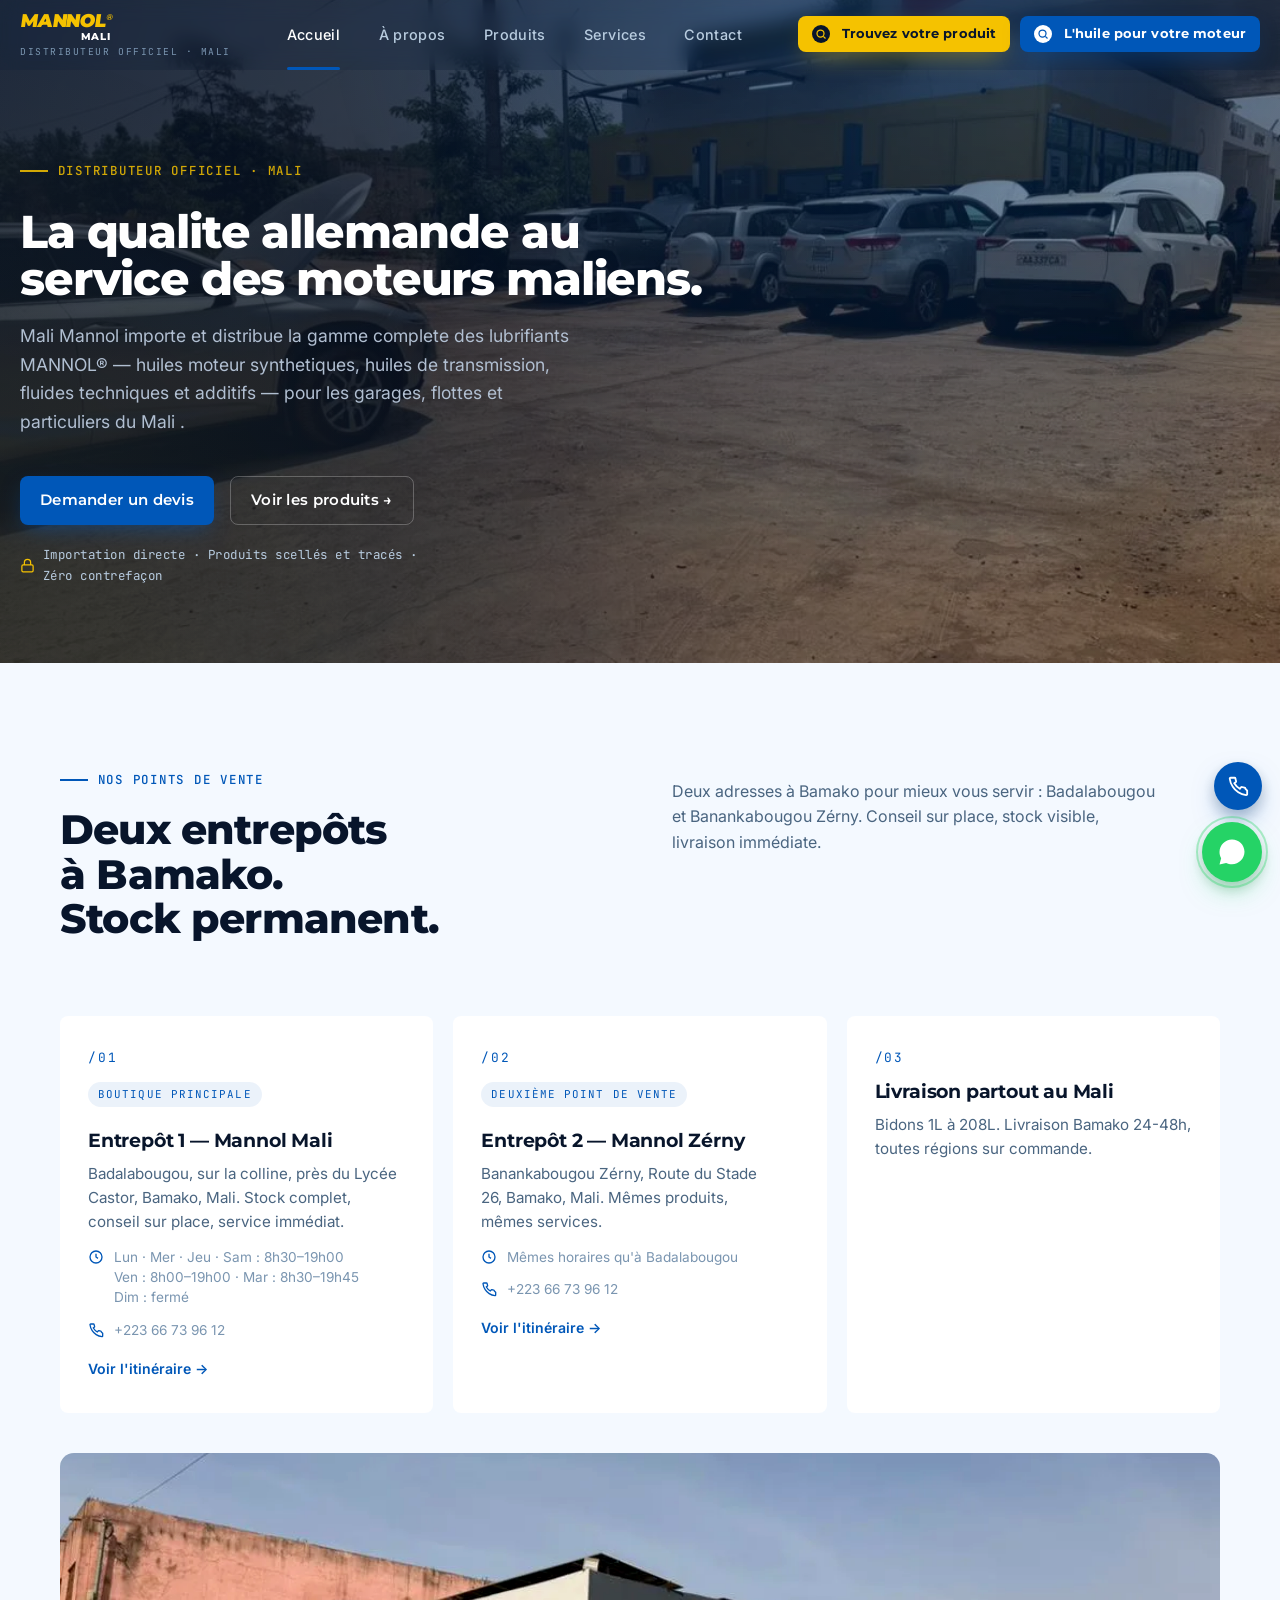
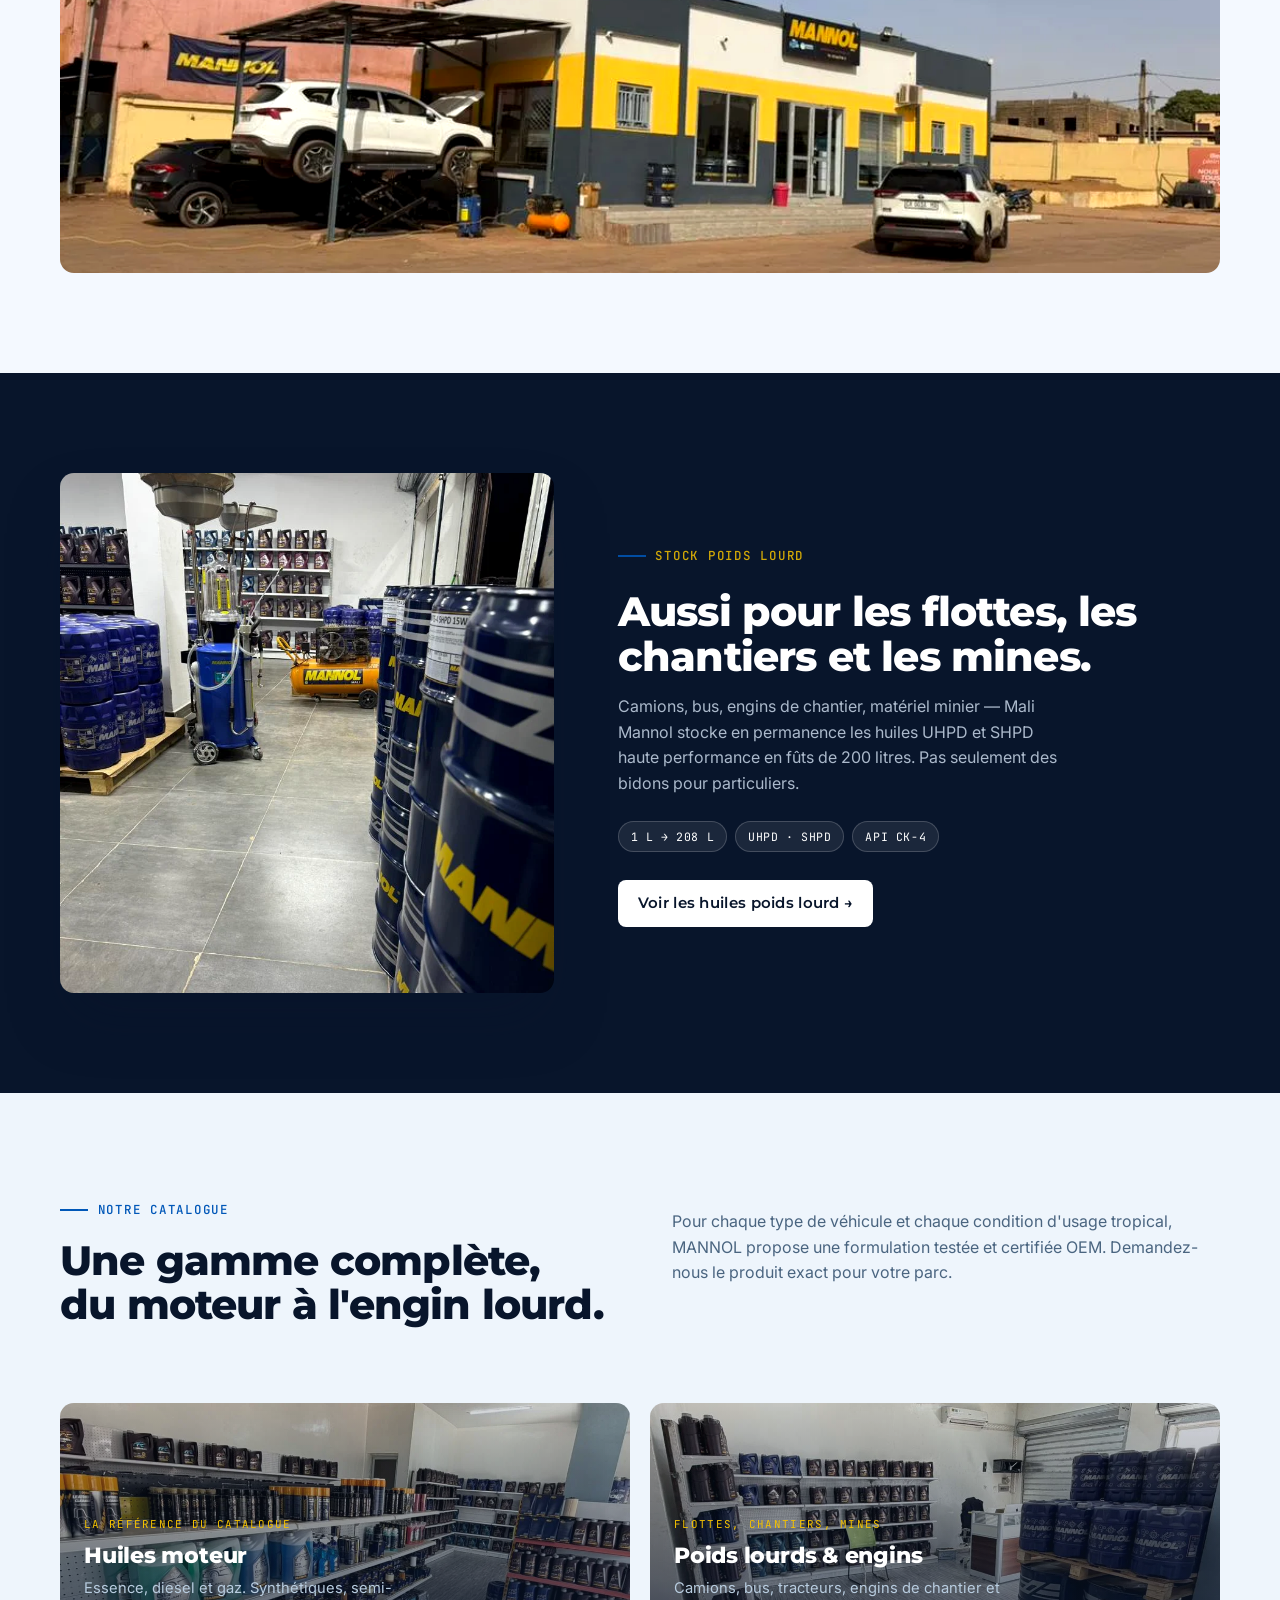
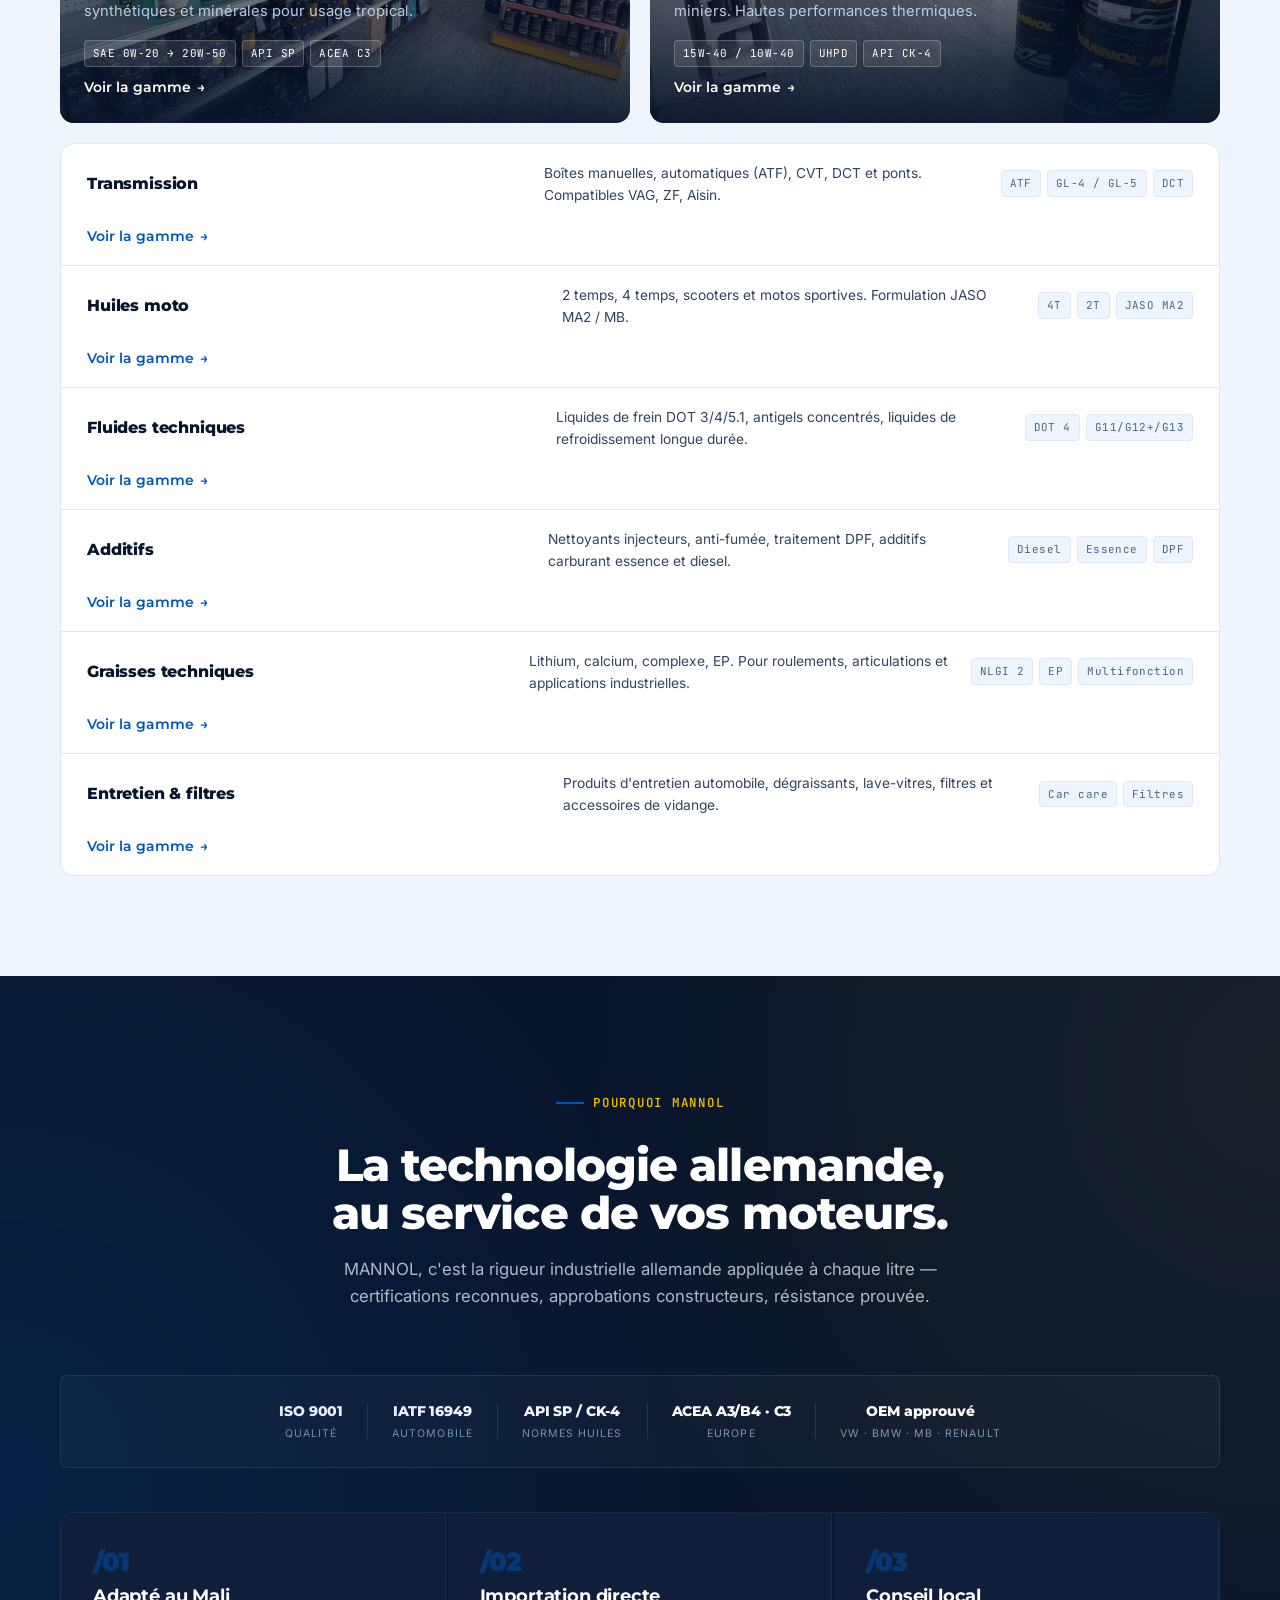
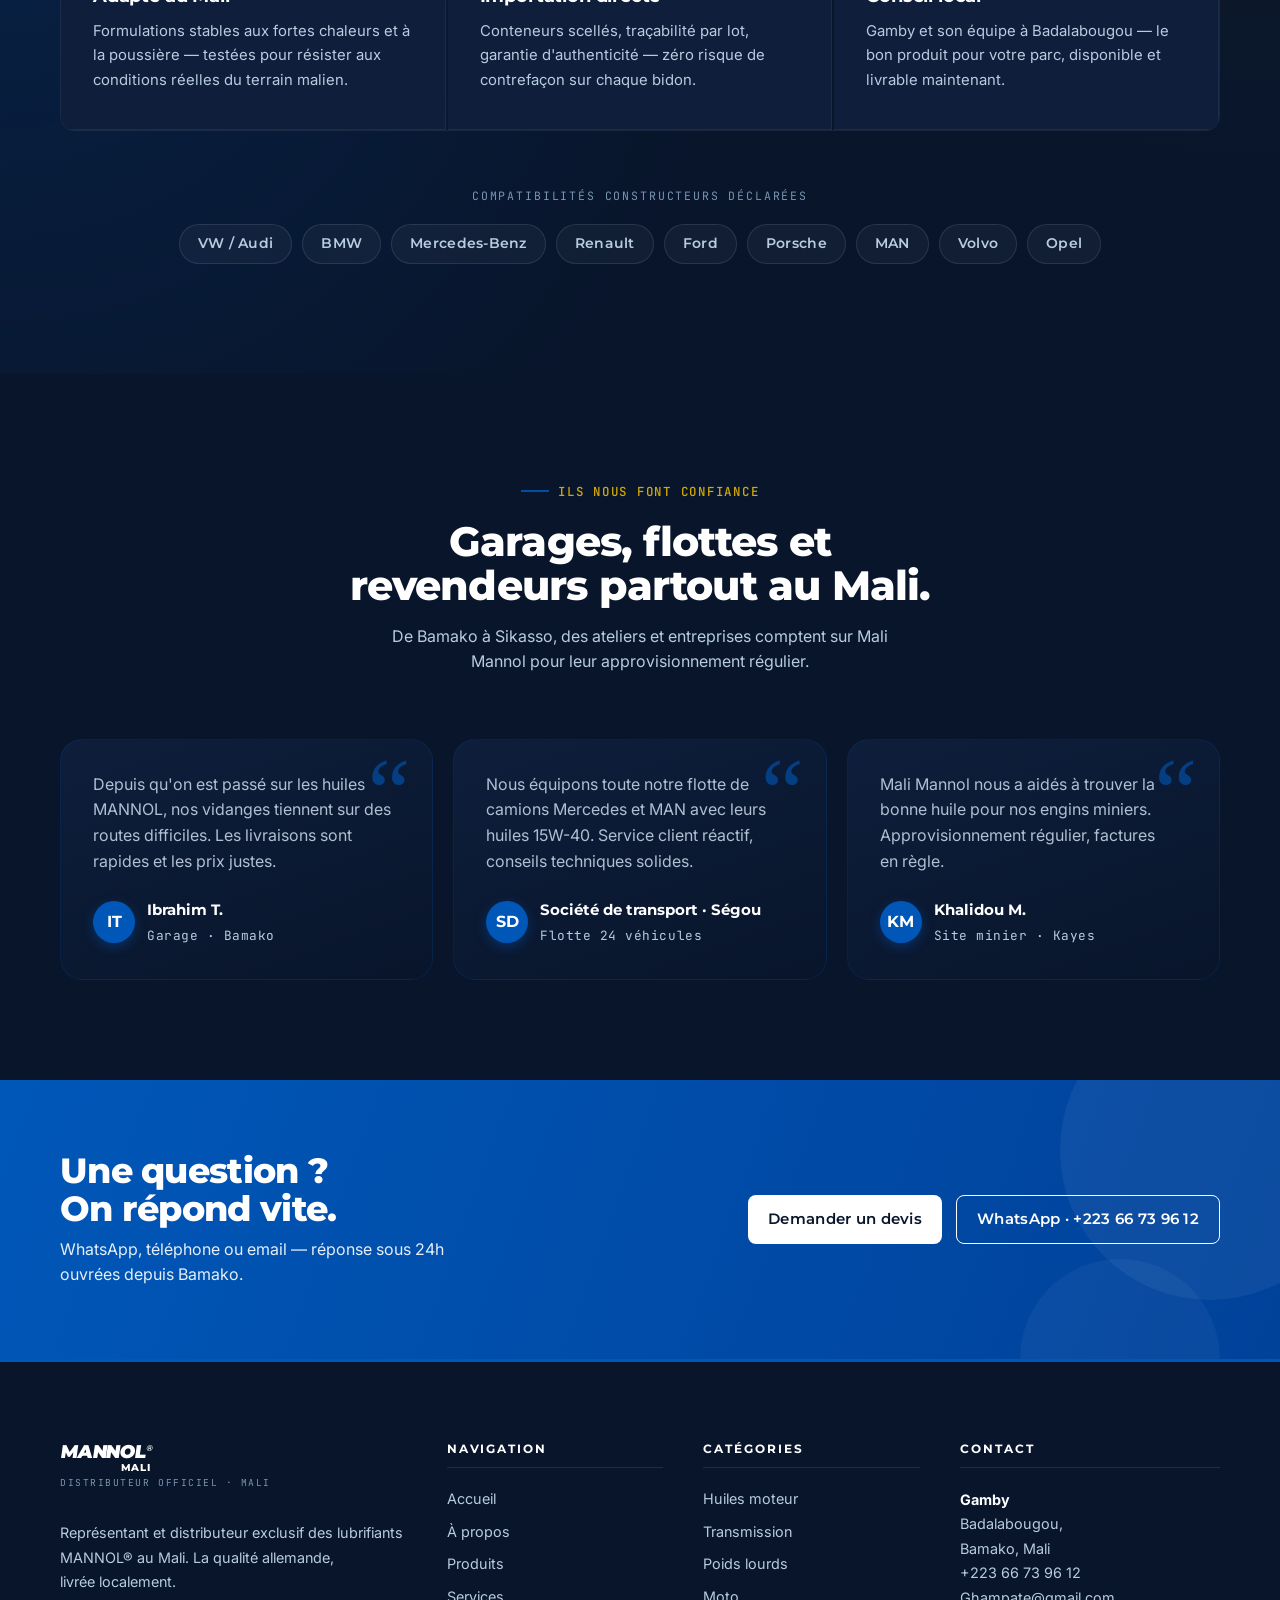
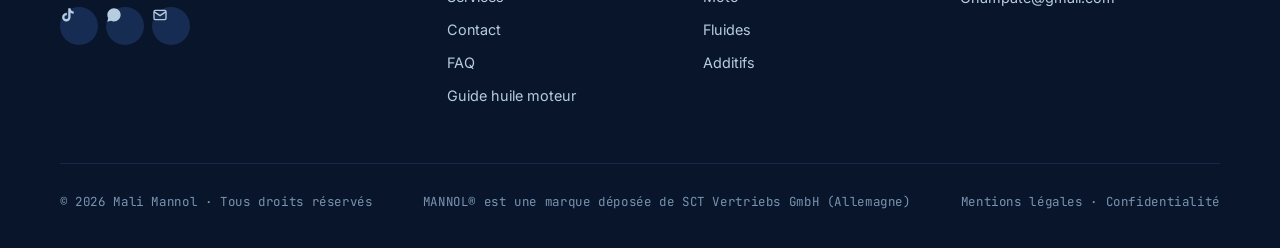
==== commit c4320a78: "fix: logo mobile encore agrandi + adresse entrepot 1 plus precise (Lycee Castor)" ====
--- a/index.html
+++ b/index.html
@@ -130,7 +130,7 @@
         <span class="info-num">/01</span>
         <span class="pdv-tag">Boutique principale</span>
         <h3>Entrepôt 1 — Mannol Mali</h3>
-        <p>Badalabougou, Bamako, Mali. Stock complet, conseil sur place, service immédiat.</p>
+        <p>Badalabougou, sur la colline, près du Lycée Castor, Bamako, Mali. Stock complet, conseil sur place, service immédiat.</p>
         <div class="pdv-detail">
           <svg viewBox="0 0 24 24" fill="none" stroke="currentColor" stroke-width="2"><circle cx="12" cy="12" r="9"/><path d="M12 7v5l3 2"/></svg>
           <span>Lun · Mer · Jeu · Sam : 8h30–19h00<br>Ven : 8h00–19h00 · Mar : 8h30–19h45<br>Dim : fermé</span>
@@ -139,7 +139,7 @@
           <svg viewBox="0 0 24 24" fill="none" stroke="currentColor" stroke-width="2"><path d="M22 16.92V21a1 1 0 01-1.1 1 19.8 19.8 0 01-8.6-3.1 19.5 19.5 0 01-6-6A19.8 19.8 0 013 4.1 1 1 0 014.1 3h4.1a1 1 0 011 .8 12.7 12.7 0 00.7 2.8 1 1 0 01-.2 1L8 9a16 16 0 006 6l1.4-1.7a1 1 0 011-.2 12.7 12.7 0 002.8.7 1 1 0 01.8 1z"/></svg>
           <span><a href="tel:+22366739612">+223 66 73 96 12</a></span>
         </div>
-        <a class="pdv-link" href="https://www.google.com/maps/search/?api=1&query=Badalabougou%2C+Bamako%2C+Mali" target="_blank" rel="noopener">Voir l'itinéraire →</a>
+        <a class="pdv-link" href="https://www.google.com/maps/search/?api=1&query=Lyc%C3%A9e+Castor%2C+Badalabougou%2C+Bamako%2C+Mali" target="_blank" rel="noopener">Voir l'itinéraire →</a>
       </div>
       <div class="info-cell">
         <span class="info-num">/02</span>
--- a/styles.css
+++ b/styles.css
@@ -2657,9 +2657,9 @@
   .mobile-menu { padding: 24px; }
 
   /* Logo header — un peu plus grand et visible sur mobile */
-  .brand-text .lockup-main { font-size: 1.35rem; }
-  .brand-text .lockup-sub { font-size: .7rem; }
-  .brand-text .sub { font-size: .66rem; }
+  .brand-text .lockup-main { font-size: 1.6rem; }
+  .brand-text .lockup-sub { font-size: .82rem; }
+  .brand-text .sub { font-size: .7rem; }
 
   /* Tailles de texte — ni trop grandes ni trop petites */
   h1 { font-size: clamp(1.95rem, 7.5vw, 2.4rem); }
